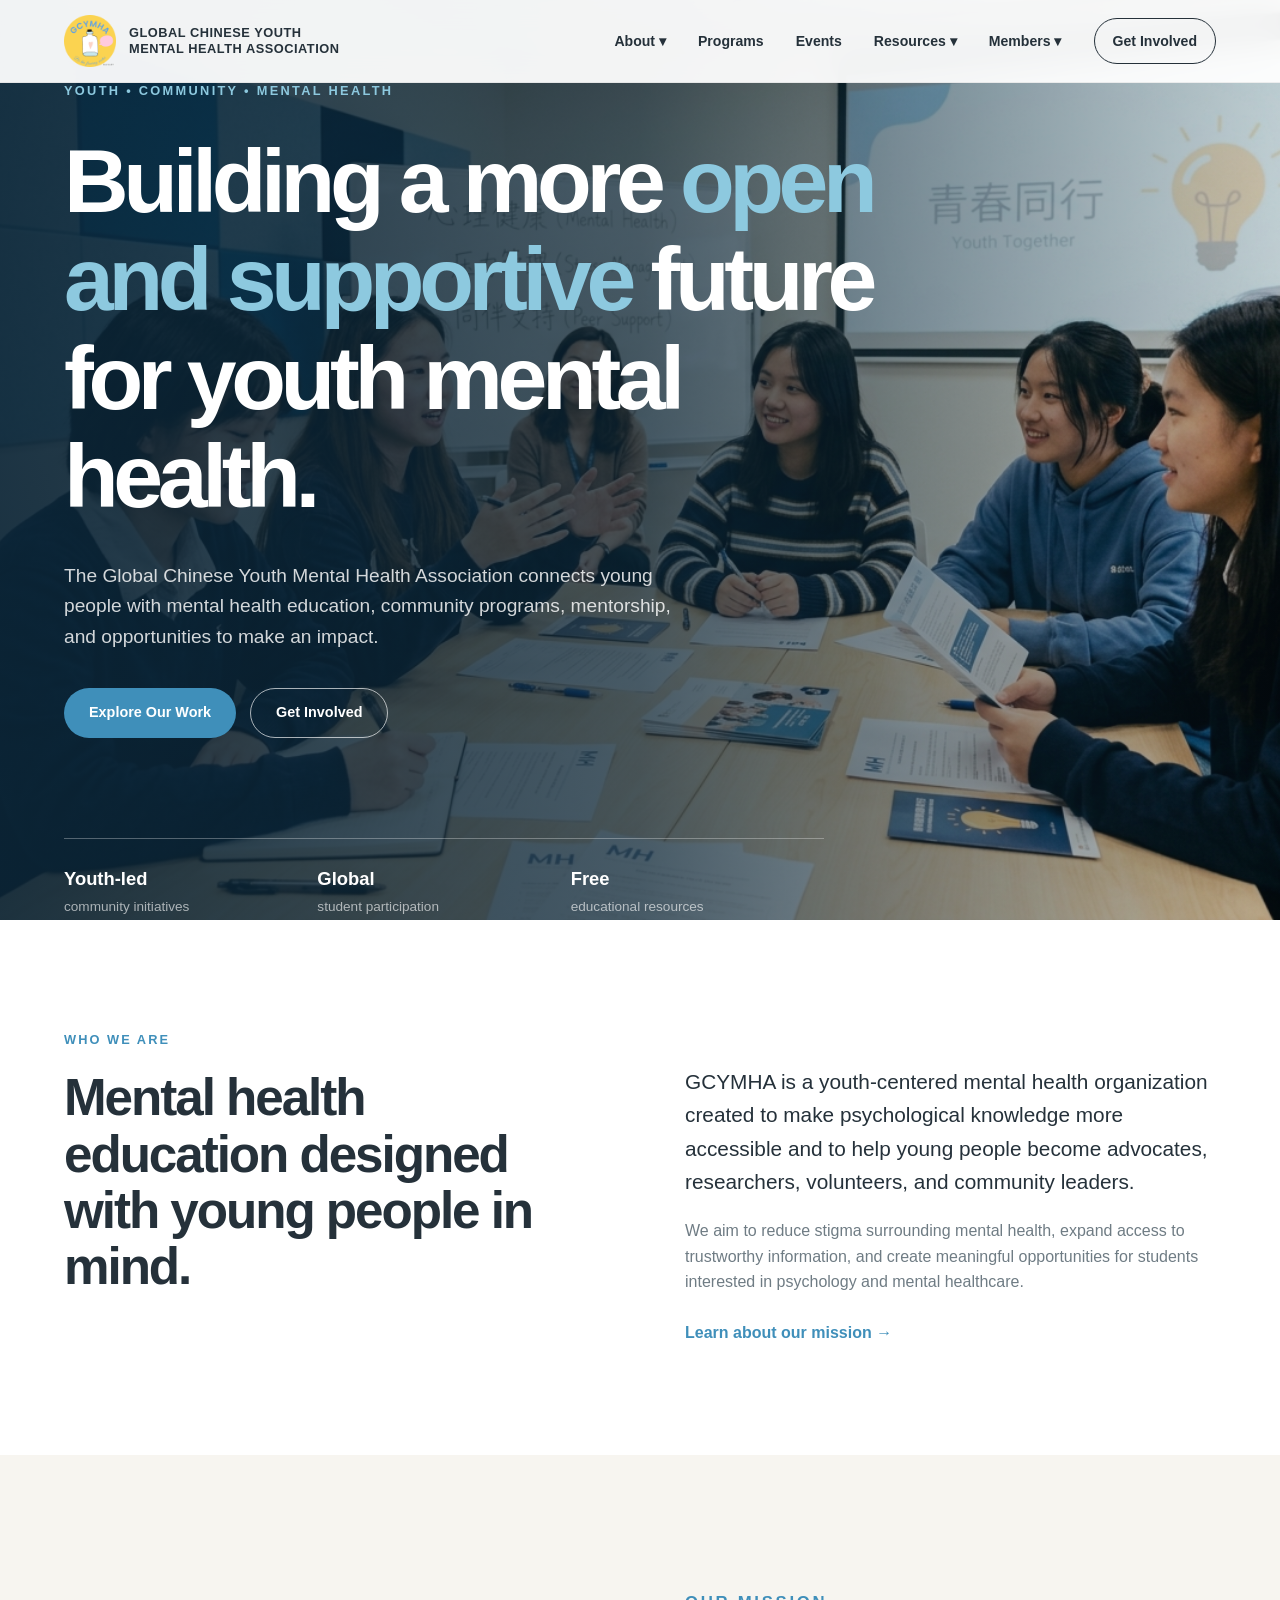
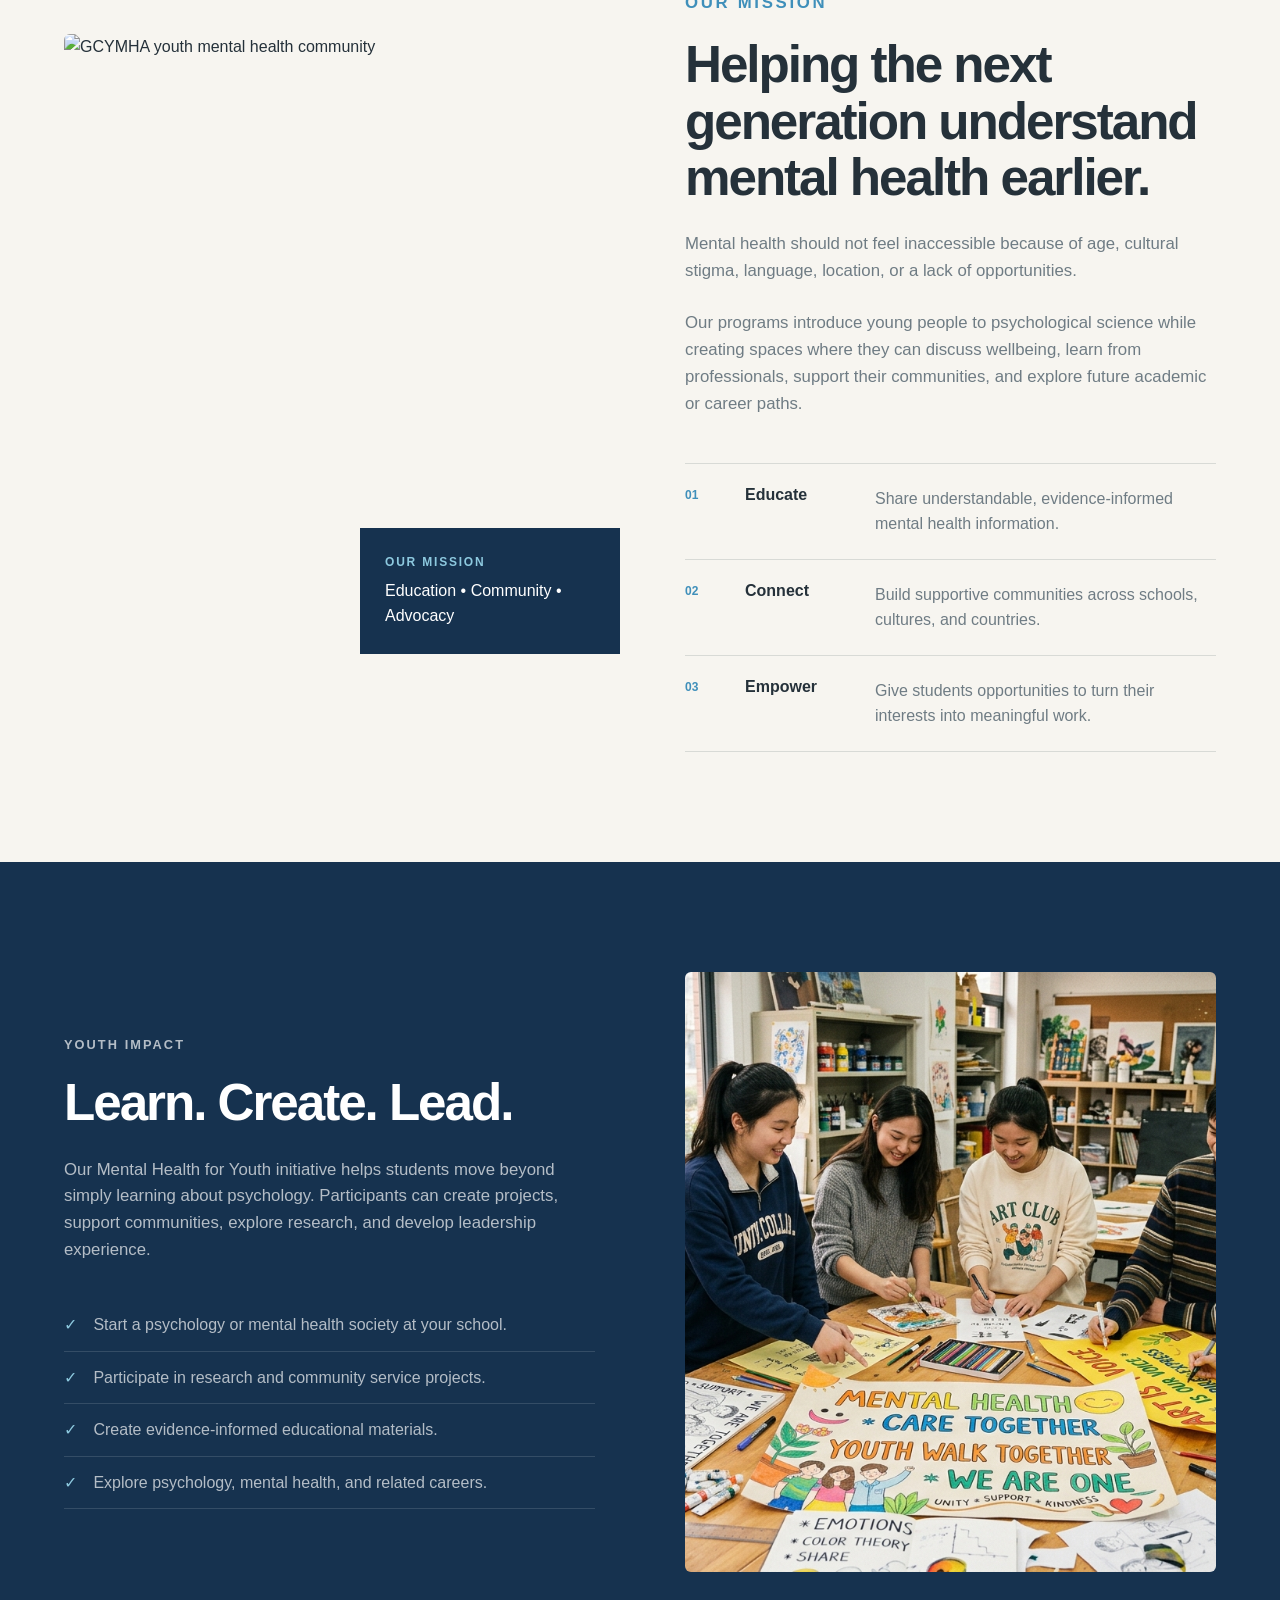
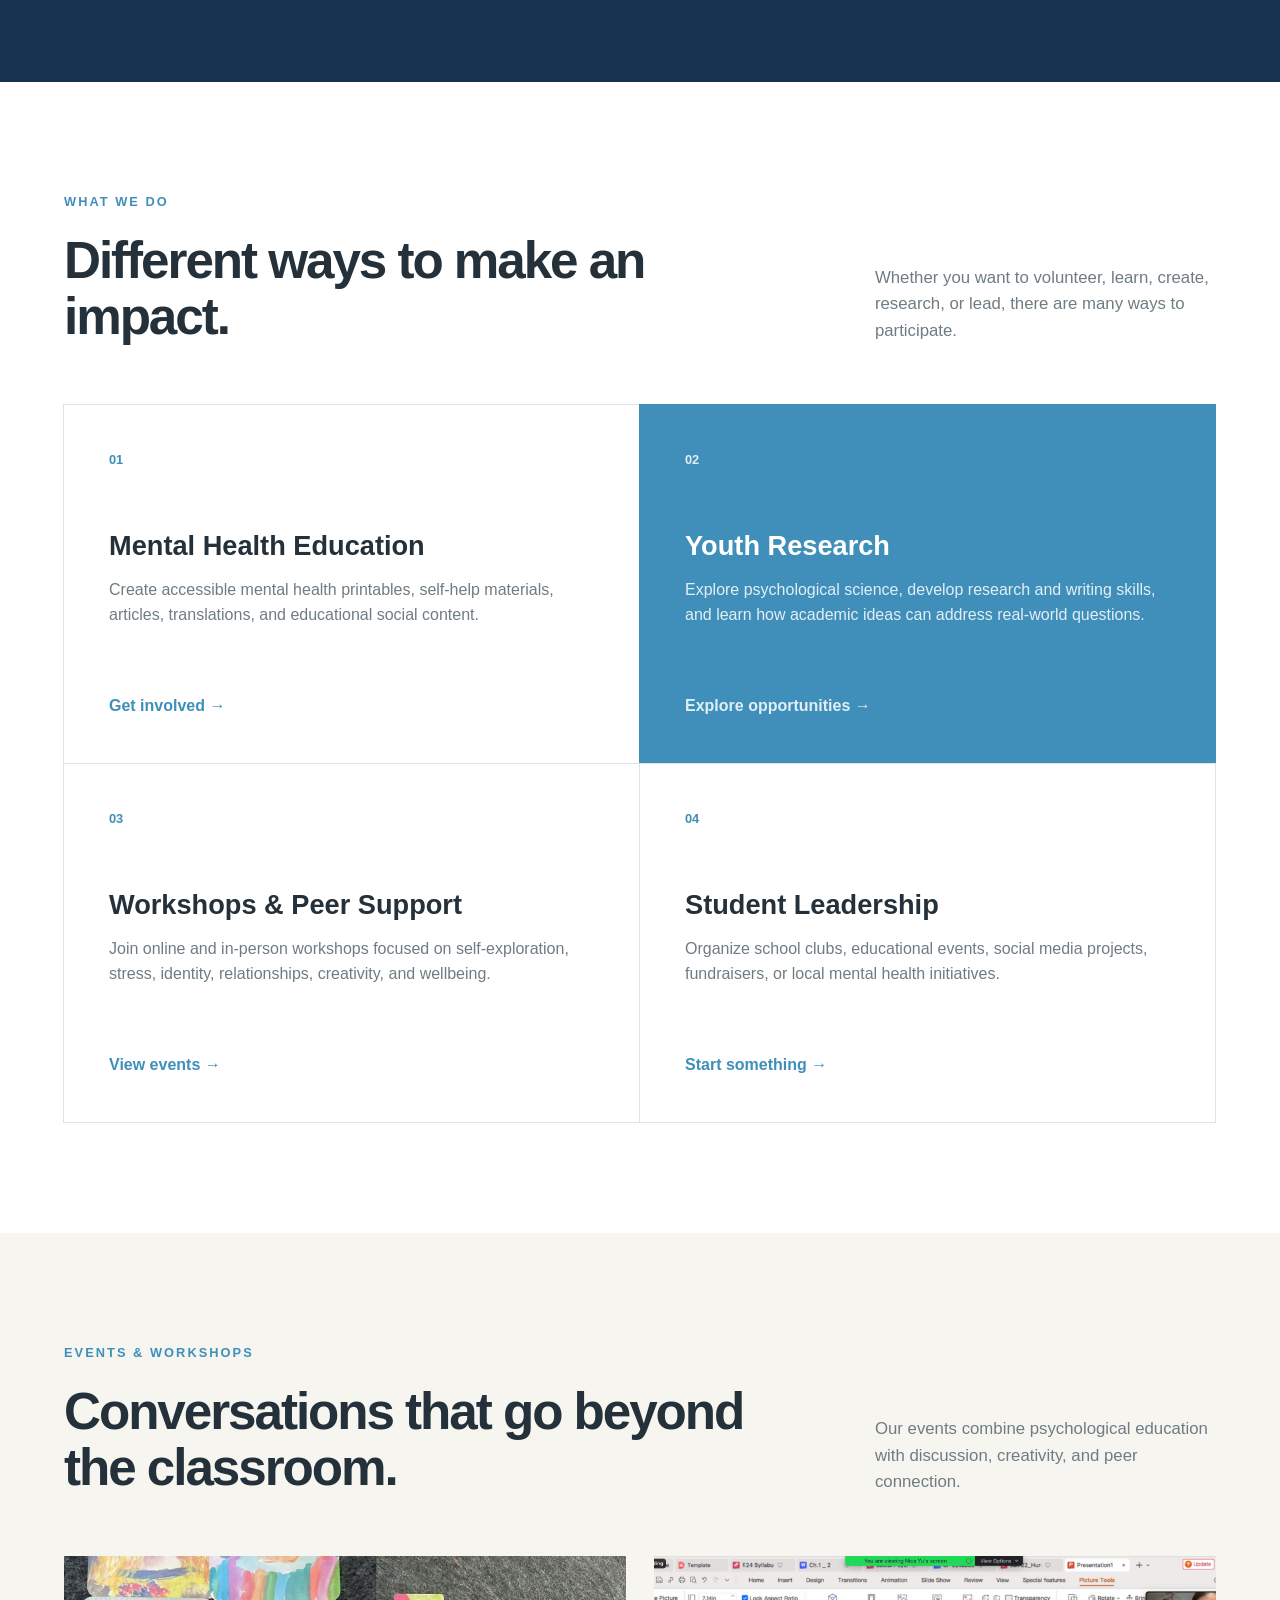
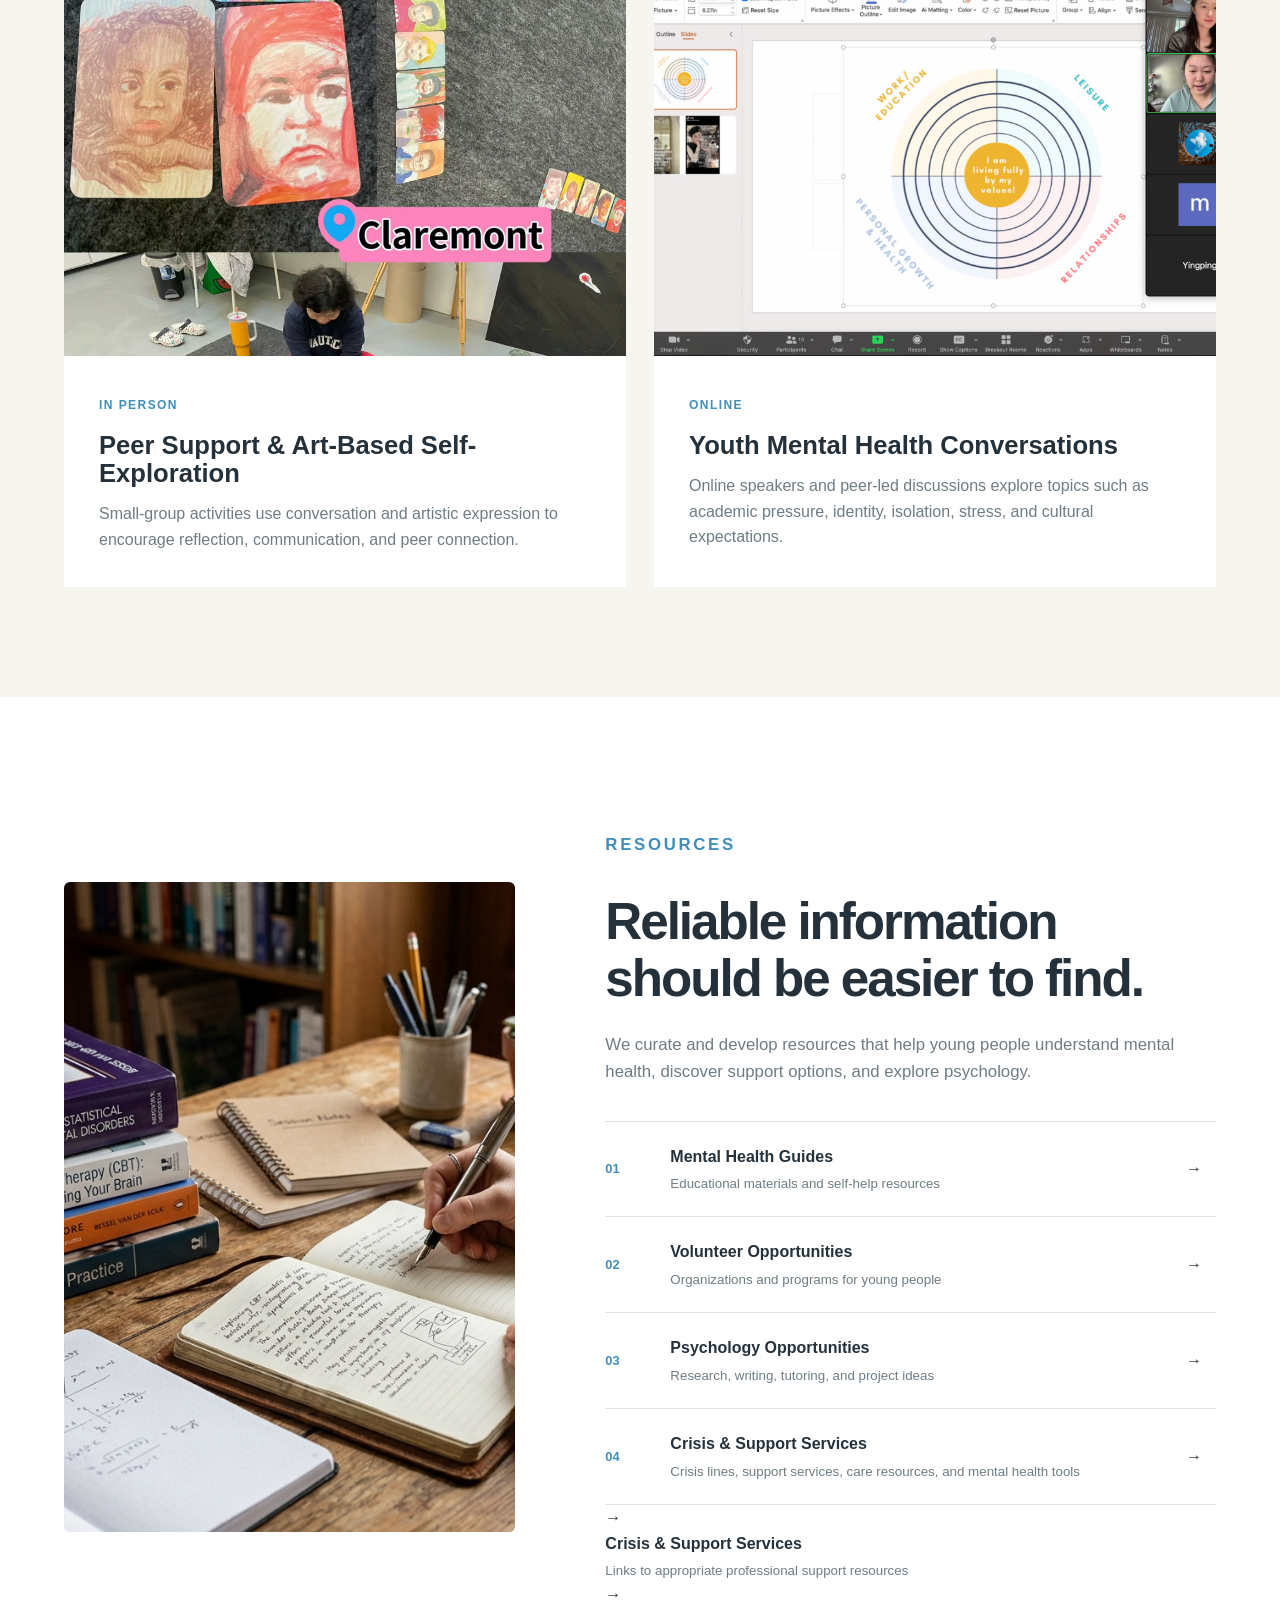
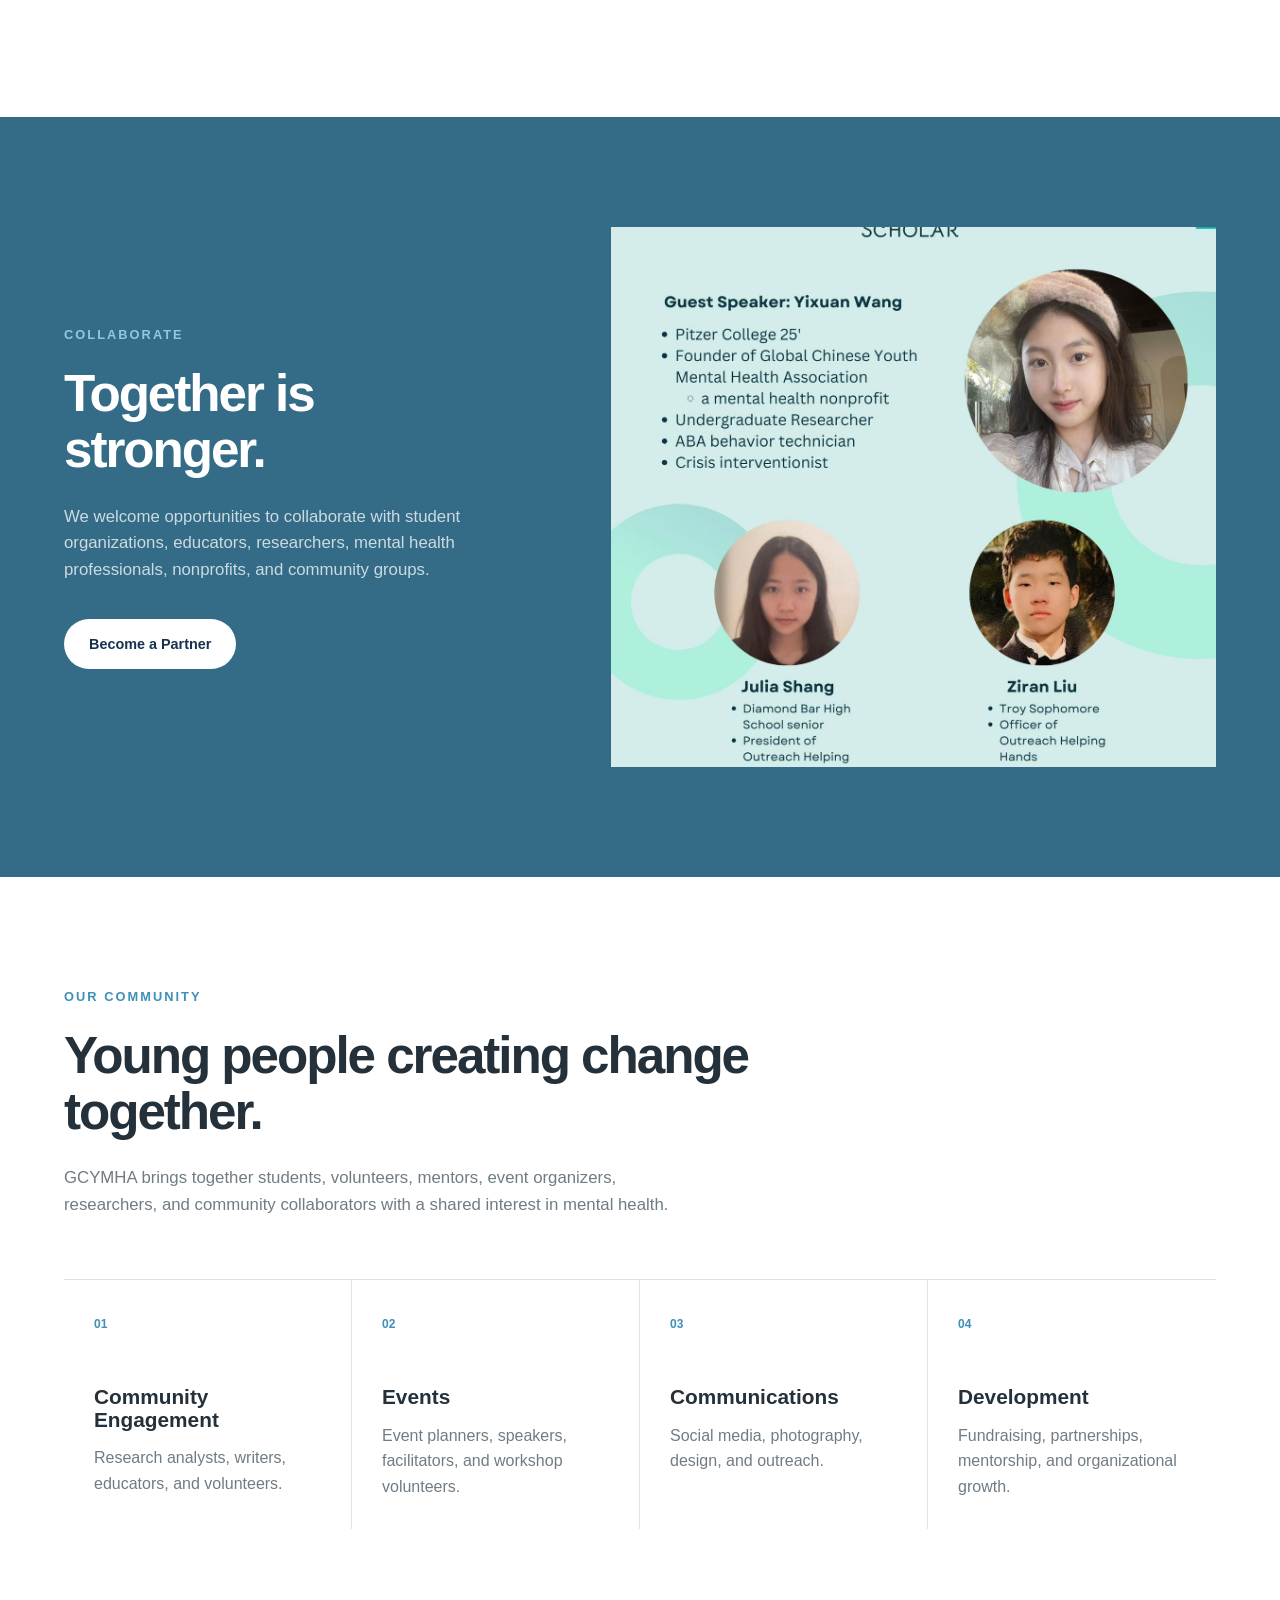
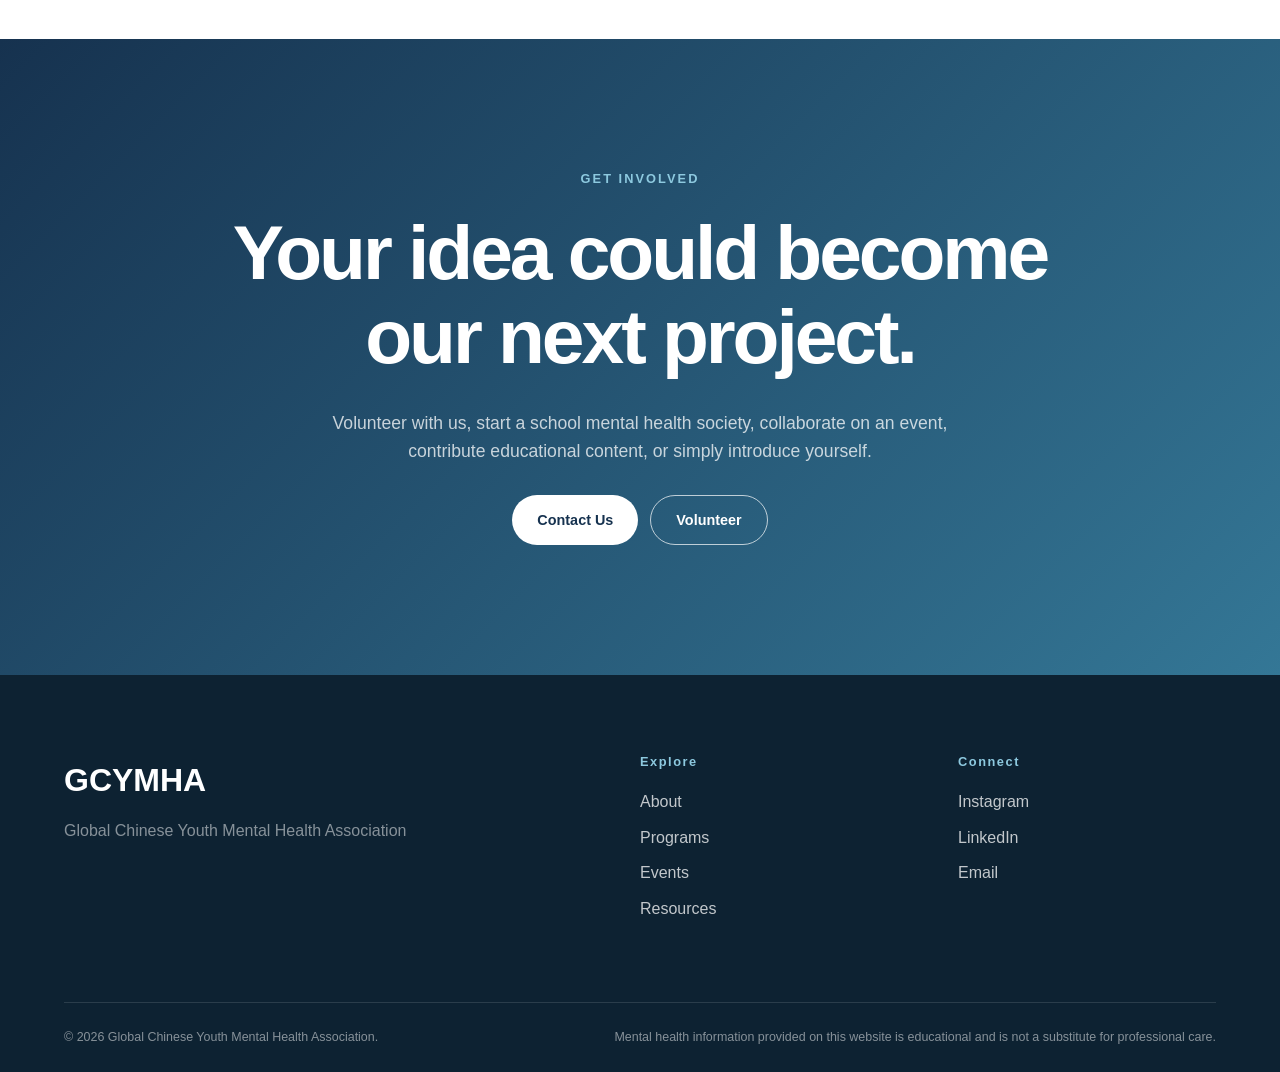
==== index.html @ 00c95f10 "Update index.html" ====
<!DOCTYPE html>
<html lang="en">
<head>
    <meta charset="UTF-8">

    <meta
        name="viewport"
        content="width=device-width, initial-scale=1.0"
    >

    <meta
        name="description"
        content="Global Chinese Youth Mental Health Association — youth-led mental health education, community engagement, mentorship, and resources."
    >

    <title>GCYMHA | Global Chinese Youth Mental Health Association</title>

    <link rel="stylesheet" href="styles.css">
</head>

<body>

    <!-- =========================
         NAVIGATION
    ========================== -->

    <header class="site-header">
        <nav class="navbar container">

<a href="#home" class="brand">

    <img
        src="assets/images/logo.jpg"
        alt="GCYMHA Logo"
        class="brand-logo"
    >

    <span class="brand-text">
        Global Chinese Youth
        <br>
        Mental Health Association
    </span>

</a>

            <button
                class="menu-button"
                id="menuButton"
                aria-label="Open navigation menu"
                aria-expanded="false"
            >
                ☰
            </button>

<div class="nav-links" id="navLinks">
    <div class="nav-dropdown">

    <button class="dropdown-button">
        About ▾
    </button>

    <div class="dropdown-menu">

        <a href="#about">
            Our Mission
        </a>

        <a href="founder-story.html">
            Founder's Story
        </a>

    </div>

</div>
    <a href="index.html#programs">Programs</a>
    <a href="index.html#events">Events</a>
    <div class="nav-dropdown">

    <button class="dropdown-button">
        Resources ▾
    </button>

    <div class="dropdown-menu">

<!-- RESOURCES DROPDOWN -->

<div class="nav-dropdown">

    <button class="dropdown-button">
        Resources ▾
    </button>

    <div class="dropdown-menu">

        <a href="index.html#resources">
            Resource Overview
        </a>

        <a href="volunteer-opportunities.html">
            Volunteer Opportunities
        </a>

        <a href="crisis-support.html">
            Crisis & Support Services
        </a>

    </div>

</div>

        <a href="crisis-support.html">
            Crisis & Support Services
        </a>

    </div>

</div>
<div class="nav-dropdown">

    <button class="dropdown-button">
        Members ▾
    </button>

    <div class="dropdown-menu">

        <a href="current-members.html">
            Current Members
        </a>

        <a href="past-members.html">
            Past Members & Alumni
        </a>

    </div>

</div>

    <a href="index.html#contact" class="nav-button">Get Involved</a>
</div>

        </nav>
    </header>


    <main>

        <!-- =========================
             HERO
        ========================== -->

        <section class="hero" id="home">

            <!--
            YOUR IMAGE #1 GOES HERE

            Replace:
            assets/images/hero.jpg

            Picture idea:
            A candid photo of young people talking,
            participating in a workshop, or working together.

            Avoid generic "sad person" mental-health stock photos.
            -->

            <img
                src="assets/images/hero.jpg"
                alt="Young people participating in a community mental health program"
                class="hero-background"
            >

            <div class="hero-overlay"></div>

            <div class="container hero-content">

                <p class="eyebrow">
                    YOUTH • COMMUNITY • MENTAL HEALTH
                </p>

                <h1>
                    Building a more
                    <span>open and supportive</span>
                    future for youth mental health.
                </h1>

                <p class="hero-description">
                    The Global Chinese Youth Mental Health Association
                    connects young people with mental health education,
                    community programs, mentorship, and opportunities
                    to make an impact.
                </p>

                <div class="hero-actions">
                    <a href="#programs" class="button button-primary">
                        Explore Our Work
                    </a>

                    <a href="#contact" class="button button-secondary">
                        Get Involved
                    </a>
                </div>

                <div class="hero-stats">
                    <div>
                        <strong>Youth-led</strong>
                        <span>community initiatives</span>
                    </div>

                    <div>
                        <strong>Global</strong>
                        <span>student participation</span>
                    </div>

                    <div>
                        <strong>Free</strong>
                        <span>educational resources</span>
                    </div>
                </div>

            </div>
        </section>


        <!-- =========================
             INTRODUCTION
        ========================== -->

        <section class="intro section">

            <div class="container intro-grid">

                <div>
                    <p class="section-label">WHO WE ARE</p>

                    <h2>
                        Mental health education designed
                        with young people in mind.
                    </h2>
                </div>

                <div>
                    <p class="large-paragraph">
                        GCYMHA is a youth-centered mental health
                        organization created to make psychological
                        knowledge more accessible and to help young
                        people become advocates, researchers,
                        volunteers, and community leaders.
                    </p>

                    <p>
                        We aim to reduce stigma surrounding mental
                        health, expand access to trustworthy
                        information, and create meaningful
                        opportunities for students interested in
                        psychology and mental healthcare.
                    </p>

                    <a href="#about" class="text-link">
                        Learn about our mission →
                    </a>
                </div>

            </div>

        </section>


        <!-- =========================
             ABOUT
        ========================== -->

        <section class="section soft-background" id="about">

            <div class="container split-section">

                <div class="image-panel">

                    <!--
                    YOUR IMAGE #2 GOES HERE

                    Replace:
                    assets/images/about.jpg

                    Picture idea:
                    Your real team at an event,
                    students sitting in a circle,
                    volunteers preparing materials,
                    or an authentic GCYMHA activity photo.
                    -->

                    <img
                        src="assets/images/about.jpg"
                        alt="GCYMHA youth mental health community"
                    >

                    <div class="image-caption">
                        <span>Our mission</span>
                        Education • Community • Advocacy
                    </div>

                </div>


                <div class="content-panel">

                    <p class="section-label">OUR MISSION</p>

                    <h2>
                        Helping the next generation understand
                        mental health earlier.
                    </h2>

                    <p>
                        Mental health should not feel inaccessible
                        because of age, cultural stigma, language,
                        location, or a lack of opportunities.
                    </p>

                    <p>
                        Our programs introduce young people to
                        psychological science while creating spaces
                        where they can discuss wellbeing, learn from
                        professionals, support their communities,
                        and explore future academic or career paths.
                    </p>

                    <div class="mini-values">

                        <div>
                            <span>01</span>
                            <h3>Educate</h3>
                            <p>
                                Share understandable,
                                evidence-informed mental health
                                information.
                            </p>
                        </div>

                        <div>
                            <span>02</span>
                            <h3>Connect</h3>
                            <p>
                                Build supportive communities across
                                schools, cultures, and countries.
                            </p>
                        </div>

                        <div>
                            <span>03</span>
                            <h3>Empower</h3>
                            <p>
                                Give students opportunities to turn
                                their interests into meaningful work.
                            </p>
                        </div>

                    </div>

                </div>

            </div>

        </section>


        <!-- =========================
             YOUTH IMPACT
        ========================== -->

        <section class="section impact-section">

            <div class="container impact-grid">

                <div class="impact-copy">

                    <p class="section-label light-label">
                        YOUTH IMPACT
                    </p>

                    <h2>
                        Learn. Create. Lead.
                    </h2>

                    <p>
                        Our Mental Health for Youth initiative helps
                        students move beyond simply learning about
                        psychology. Participants can create projects,
                        support communities, explore research, and
                        develop leadership experience.
                    </p>

                    <div class="check-list">

                        <p>
                            <span>✓</span>
                            Start a psychology or mental health
                            society at your school.
                        </p>

                        <p>
                            <span>✓</span>
                            Participate in research and community
                            service projects.
                        </p>

                        <p>
                            <span>✓</span>
                            Create evidence-informed educational
                            materials.
                        </p>

                        <p>
                            <span>✓</span>
                            Explore psychology, mental health, and
                            related careers.
                        </p>

                    </div>

                </div>


                <div class="impact-image">

                    <!--
                    YOUR IMAGE #3 GOES HERE

                    Replace:
                    assets/images/youth-impact.jpg

                    Picture idea:
                    Students collaborating around a table,
                    doing research, designing posters,
                    presenting a project, or volunteering.
                    -->

                    <img
                        src="assets/images/youth-impact.jpg"
                        alt="Students working together on a mental health project"
                    >

                </div>

            </div>

        </section>


        <!-- =========================
             PROGRAMS
        ========================== -->

        <section class="section" id="programs">

            <div class="container">

                <div class="section-heading">

                    <div>
                        <p class="section-label">WHAT WE DO</p>

                        <h2>
                            Different ways to make an impact.
                        </h2>
                    </div>

                    <p>
                        Whether you want to volunteer, learn,
                        create, research, or lead, there are many
                        ways to participate.
                    </p>

                </div>


                <div class="program-grid">

                    <article class="program-card">
                        <div class="card-number">01</div>

                        <h3>
                            Mental Health Education
                        </h3>

                        <p>
                            Create accessible mental health
                            printables, self-help materials,
                            articles, translations, and educational
                            social content.
                        </p>

                        <a href="#contact">
                            Get involved →
                        </a>
                    </article>


                    <article class="program-card featured-card">
                        <div class="card-number">02</div>

                        <h3>
                            Youth Research
                        </h3>

                        <p>
                            Explore psychological science, develop
                            research and writing skills, and learn
                            how academic ideas can address
                            real-world questions.
                        </p>

                        <a href="#contact">
                            Explore opportunities →
                        </a>
                    </article>


                    <article class="program-card">
                        <div class="card-number">03</div>

                        <h3>
                            Workshops & Peer Support
                        </h3>

                        <p>
                            Join online and in-person workshops
                            focused on self-exploration, stress,
                            identity, relationships, creativity,
                            and wellbeing.
                        </p>

                        <a href="#events">
                            View events →
                        </a>
                    </article>


                    <article class="program-card">
                        <div class="card-number">04</div>

                        <h3>
                            Student Leadership
                        </h3>

                        <p>
                            Organize school clubs, educational
                            events, social media projects,
                            fundraisers, or local mental health
                            initiatives.
                        </p>

                        <a href="#contact">
                            Start something →
                        </a>
                    </article>

                </div>

            </div>

        </section>


        <!-- =========================
             EVENTS
        ========================== -->

        <section class="section soft-background" id="events">

            <div class="container">

                <div class="section-heading">

                    <div>
                        <p class="section-label">
                            EVENTS & WORKSHOPS
                        </p>

                        <h2>
                            Conversations that go beyond the
                            classroom.
                        </h2>
                    </div>

                    <p>
                        Our events combine psychological education
                        with discussion, creativity, and peer
                        connection.
                    </p>

                </div>


                <div class="event-grid">

                    <article class="event-card">

                        <!--
                        YOUR IMAGE #4 GOES HERE

                        Replace:
                        assets/images/workshop.jpg

                        Picture idea:
                        Use one of your REAL Claremont art therapy /
                        OH Card workshop photos from your old site.
                        -->

                        <img
                            src="assets/images/workshop.jpg"
                            alt="GCYMHA art and peer support workshop"
                        >

                        <div class="event-content">
                            <span class="event-type">
                                IN PERSON
                            </span>

                            <h3>
                                Peer Support & Art-Based
                                Self-Exploration
                            </h3>

                            <p>
                                Small-group activities use
                                conversation and artistic expression
                                to encourage reflection,
                                communication, and peer connection.
                            </p>
                        </div>

                    </article>


                    <article class="event-card">

                        <!--
                        YOUR IMAGE #5 GOES HERE

                        Replace:
                        assets/images/online-event.jpg

                        Picture idea:
                        Use your Zoom workshop screenshot,
                        "rat race" event graphic,
                        homeschool panel graphic,
                        or another past webinar image.
                        -->

                        <img
                            src="assets/images/online-event.jpg"
                            alt="GCYMHA online youth mental health workshop"
                        >

                        <div class="event-content">
                            <span class="event-type">
                                ONLINE
                            </span>

                            <h3>
                                Youth Mental Health Conversations
                            </h3>

                            <p>
                                Online speakers and peer-led
                                discussions explore topics such as
                                academic pressure, identity,
                                isolation, stress, and cultural
                                expectations.
                            </p>
                        </div>

                    </article>

                </div>

            </div>

        </section>


        <!-- =========================
             RESOURCES
        ========================== -->

        <section class="section" id="resources">

            <div class="container resource-layout">

                <div class="resource-image">

                    <!--
                    YOUR IMAGE #6 GOES HERE

                    Replace:
                    assets/images/resources.jpg

                    Picture idea:
                    A calm desk with notebooks,
                    books on psychology,
                    hands writing in a journal,
                    or an original illustration about wellbeing.
                    -->

                    <img
                        src="assets/images/resources.jpg"
                        alt="Mental health education and self care resources"
                    >

                </div>


                <div>

                    <p class="section-label">RESOURCES</p>

                    <h2>
                        Reliable information should be easier
                        to find.
                    </h2>

                    <p>
                        We curate and develop resources that help
                        young people understand mental health,
                        discover support options, and explore
                        psychology.
                    </p>


                    <div class="resource-links">

                        <a href="#">
                            <span>01</span>

                            <div>
                                <strong>
                                    Mental Health Guides
                                </strong>

                                <small>
                                    Educational materials and
                                    self-help resources
                                </small>
                            </div>

                            <b>→</b>
                        </a>


                        <a href="volunteer-opportunities.html">

    <span>
        02
    </span>

    <div>

        <strong>
            Volunteer Opportunities
        </strong>

        <small>
            Organizations and programs for young people
        </small>

    </div>

    <b>
        →
    </b>

</a>

                        <a href="#">
                            <span>03</span>

                            <div>
                                <strong>
                                    Psychology Opportunities
                                </strong>

                                <small>
                                    Research, writing, tutoring,
                                    and project ideas
                                </small>
                            </div>

                            <b>→</b>
                        </a>


                        <a href="crisis-support.html">
    <span>04</span>

    <div>
        <strong>
            Crisis & Support Services
        </strong>

        <small>
            Crisis lines, support services,
            care resources, and mental health tools
        </small>
    </div>

    <b>→</b>
</a>

    <b>→</b>
</a>

                            <div>
                                <strong>
                                    Crisis & Support Services
                                </strong>

                                <small>
                                    Links to appropriate professional
                                    support resources
                                </small>
                            </div>

                            <b>→</b>
                        </a>

                    </div>

                </div>

            </div>

        </section>


        <!-- =========================
             COLLABORATION
        ========================== -->

        <section class="section collaboration-section">

            <div class="container collaboration-grid">

                <div>

                    <p class="section-label light-label">
                        COLLABORATE
                    </p>

                    <h2>
                        Together is stronger.
                    </h2>

                    <p>
                        We welcome opportunities to collaborate
                        with student organizations, educators,
                        researchers, mental health professionals,
                        nonprofits, and community groups.
                    </p>

                    <a
                        href="mailto:YOUR_EMAIL_HERE"
                        class="button button-white"
                    >
                        Become a Partner
                    </a>

                    <!--
                    IMPORTANT:
                    Replace YOUR_EMAIL_HERE above
                    with your organization's email.

                    Example:
                    href="mailto:hello@gcymha.org"
                    -->

                </div>


                <div class="collaboration-image">

                    <!--
                    YOUR IMAGE #7 GOES HERE

                    Replace:
                    assets/images/collaboration.jpg

                    Picture idea:
                    Group photo from a collaboration,
                    event team photo,
                    volunteers working together,
                    or partners at a workshop.
                    -->

                    <img
                        src="assets/images/collaboration.jpg"
                        alt="Students collaborating on mental health initiatives"
                    >

                </div>

            </div>

        </section>


        <!-- =========================
             TEAM
        ========================== -->

        <section class="section" id="team">

            <div class="container">

                <div class="team-intro">

                    <p class="section-label">OUR COMMUNITY</p>

                    <h2>
                        Young people creating change together.
                    </h2>

                    <p>
                        GCYMHA brings together students,
                        volunteers, mentors, event organizers,
                        researchers, and community collaborators
                        with a shared interest in mental health.
                    </p>

                </div>


                <div class="team-categories">

                    <div>
                        <span>01</span>
                        <h3>Community Engagement</h3>
                        <p>
                            Research analysts, writers,
                            educators, and volunteers.
                        </p>
                    </div>

                    <div>
                        <span>02</span>
                        <h3>Events</h3>
                        <p>
                            Event planners, speakers,
                            facilitators, and workshop volunteers.
                        </p>
                    </div>

                    <div>
                        <span>03</span>
                        <h3>Communications</h3>
                        <p>
                            Social media, photography,
                            design, and outreach.
                        </p>
                    </div>

                    <div>
                        <span>04</span>
                        <h3>Development</h3>
                        <p>
                            Fundraising, partnerships,
                            mentorship, and organizational growth.
                        </p>
                    </div>

                </div>

            </div>

        </section>


        <!-- =========================
             CONTACT / CTA
        ========================== -->

        <section class="contact-section" id="contact">

            <div class="container contact-content">

                <p class="section-label light-label">
                    GET INVOLVED
                </p>

                <h2>
                    Your idea could become our next project.
                </h2>

                <p>
                    Volunteer with us, start a school mental
                    health society, collaborate on an event,
                    contribute educational content, or simply
                    introduce yourself.
                </p>


                <div class="contact-buttons">

                    <!--
                    CHANGE EMAIL HERE
                    -->

                    <a
                        href="mailto:gcymha@gmail.com"
                        class="button button-white"
                    >
                        Contact Us
                    </a>


                    <!--
                    https://docs.google.com/forms/d/1Hjtb92suXi9U0dBXEjUnDdbpR354DesJE8Y3C-FxCmQ/edit?pli=1
                    -->

                    <a
                        href="https://YOUR-APPLICATION-LINK.com"
                        class="button button-outline-white"
                        target="_blank"
                        rel="noopener noreferrer"
                    >
                        Volunteer
                    </a>

                </div>

            </div>

        </section>


    </main>


    <!-- =========================
         FOOTER
    ========================== -->

    <footer class="footer">

        <div class="container footer-grid">

            <div>
                <a href="#home" class="footer-brand">
                    GCYMHA
                </a>

                <p>
                    Global Chinese Youth Mental Health Association
                </p>
            </div>


            <div>
                <h3>Explore</h3>

                <a href="#about">About</a>
                <a href="#programs">Programs</a>
                <a href="#events">Events</a>
                <a href="#resources">Resources</a>
            </div>


            <div>
                <h3>Connect</h3>

                <!--
                CHANGE THESE LINKS TO YOUR REAL ACCOUNTS
                -->

                <a
                    href="https://instagram.com/gcymha"
                    target="_blank"
                >
                    Instagram
                </a>

                <a
                    href="https://www.linkedin.com/"
                    target="_blank"
                >
                    LinkedIn
                </a>

                <a href="mailto:gcymha@gmail.com">
                    Email
                </a>
            </div>

        </div>


        <div class="container footer-bottom">
            <p>
                © <span id="year"></span>
                Global Chinese Youth Mental Health Association.
            </p>

            <p>
                Mental health information provided on this website
                is educational and is not a substitute for
                professional care.
            </p>
        </div>

    </footer>


    <script src="script.js"></script>

</body>
</html>
---- styles.css ----
/* =====================================
   BASIC SETTINGS
===================================== */

:root {
    --navy: #16324f;
    --blue: #3f8fba;
    --light-blue: #dceef5;
    --sky: #8dc9df;
    --cream: #f7f5f0;
    --white: #ffffff;
    --text: #25313a;
    --muted: #6f7c84;
    --line: #dde3e6;

    --max-width: 1180px;
}


* {
    box-sizing: border-box;
    margin: 0;
    padding: 0;
}


html {
    scroll-behavior: smooth;
}


body {
    font-family:
        -apple-system,
        BlinkMacSystemFont,
        "Segoe UI",
        Arial,
        sans-serif;

    color: var(--text);
    background: var(--white);
    line-height: 1.6;
}


img {
    display: block;
    width: 100%;
}


a {
    color: inherit;
    text-decoration: none;
}


.container {
    width: min(90%, var(--max-width));
    margin: 0 auto;
}


.section {
    padding: 110px 0;
}


.soft-background {
    background: var(--cream);
}


.section-label {
    color: var(--blue);
    font-size: 0.8rem;
    font-weight: 800;
    letter-spacing: 0.16em;
    margin-bottom: 20px;
}


.light-label {
    color: var(--sky);
}


h1,
h2,
h3 {
    line-height: 1.1;
}


h2 {
    font-size: clamp(2.2rem, 4vw, 4rem);
    letter-spacing: -0.04em;
}


p {
    color: var(--muted);
}


.button {
    display: inline-flex;
    justify-content: center;
    align-items: center;

    min-height: 50px;

    padding: 0 25px;

    border-radius: 999px;

    font-size: 0.9rem;
    font-weight: 700;

    transition:
        transform 0.2s ease,
        background 0.2s ease,
        color 0.2s ease;
}


.button:hover {
    transform: translateY(-2px);
}


.button-primary {
    color: white;
    background: var(--blue);
}


.button-secondary {
    color: white;
    border: 1px solid rgba(255, 255, 255, 0.65);
}


.button-white {
    color: var(--navy);
    background: white;
}


.button-outline-white {
    color: white;
    border: 1px solid rgba(255, 255, 255, 0.7);
}



/* =====================================
   NAVIGATION
===================================== */

.site-header {
    position: fixed;
    z-index: 1000;
    top: 0;
    width: 100%;

    background: rgba(255, 255, 255, 0.94);

    backdrop-filter: blur(14px);

    border-bottom: 1px solid rgba(0, 0, 0, 0.06);
}


.navbar {
    min-height: 82px;

    display: flex;
    align-items: center;
    justify-content: space-between;
}


.brand {
    display: flex;
    align-items: center;
    gap: 13px;

    font-weight: 800;
}


.brand-logo {
    width: 52px;
    height: 52px;
    object-fit: contain;
    flex-shrink: 0;
}


.brand-text {
    font-size: 0.8rem;
    line-height: 1.25;
    text-transform: uppercase;
    letter-spacing: 0.04em;
}


.nav-links {
    display: flex;
    align-items: center;
    gap: 32px;

    font-size: 0.88rem;
    font-weight: 600;
}


.nav-links a {
    transition: color 0.2s;
}


.nav-links a:hover {
    color: var(--blue);
}


.nav-button {
    padding: 11px 18px;

    border: 1px solid var(--text);
    border-radius: 999px;
}


.menu-button {
    display: none;

    border: 0;
    background: transparent;

    font-size: 1.7rem;
}



/* =====================================
   HERO
===================================== */

.hero {
    min-height: 920px;

    position: relative;

    display: flex;
    align-items: center;

    overflow: hidden;

    color: white;
}


.hero-background {
    position: absolute;
    inset: 0;

    width: 100%;
    height: 100%;

    object-fit: cover;
}


.hero-overlay {
    position: absolute;
    inset: 0;

    background:
        linear-gradient(
            90deg,
            rgba(11, 37, 55, 0.92) 0%,
            rgba(11, 37, 55, 0.74) 50%,
            rgba(11, 37, 55, 0.22) 100%
        );
}


.hero-content {
    position: relative;
    z-index: 2;

    padding-top: 80px;
}


.eyebrow {
    color: var(--sky);

    font-size: 0.8rem;
    font-weight: 800;

    letter-spacing: 0.18em;

    margin-bottom: 30px;
}


.hero h1 {
    max-width: 850px;

    font-size: clamp(3.4rem, 7vw, 7.2rem);

    letter-spacing: -0.06em;
}


.hero h1 span {
    color: var(--sky);
}


.hero-description {
    max-width: 640px;

    color: rgba(255, 255, 255, 0.82);

    font-size: 1.2rem;

    margin: 35px 0;
}


.hero-actions {
    display: flex;
    gap: 14px;
}


.hero-stats {
    margin-top: 100px;

    display: grid;
    grid-template-columns: repeat(3, 1fr);

    max-width: 760px;

    border-top: 1px solid rgba(255, 255, 255, 0.3);
}


.hero-stats div {
    padding: 25px 25px 0 0;
}


.hero-stats strong {
    display: block;

    font-size: 1.15rem;
}


.hero-stats span {
    color: rgba(255, 255, 255, 0.62);

    font-size: 0.85rem;
}



/* =====================================
   INTRO
===================================== */

.intro {
    background: white;
}


.intro-grid {
    display: grid;
    grid-template-columns: 1fr 1fr;

    gap: 90px;
}


.intro-grid h2 {
    max-width: 600px;
}


.intro-grid > div:last-child {
    padding-top: 35px;
}


.large-paragraph {
    font-size: 1.3rem;
    color: var(--text);

    margin-bottom: 20px;
}


.text-link {
    display: inline-block;

    color: var(--blue);
    font-weight: 700;

    margin-top: 25px;
}



/* =====================================
   ABOUT
===================================== */

.split-section {
    display: grid;
    grid-template-columns: 1fr 1fr;

    align-items: center;

    gap: 90px;
}


.image-panel {
    position: relative;
}


.image-panel img {
    height: 650px;

    object-fit: cover;

    border-radius: 6px;
}


.image-caption {
    position: absolute;

    right: -25px;
    bottom: 30px;

    width: 260px;

    padding: 25px;

    color: white;
    background: var(--navy);
}


.image-caption span {
    display: block;

    color: var(--sky);

    font-size: 0.75rem;
    font-weight: 700;

    letter-spacing: 0.15em;
    text-transform: uppercase;

    margin-bottom: 5px;
}


.content-panel > p {
    margin-top: 25px;
    font-size: 1.05rem;
}


.mini-values {
    margin-top: 45px;

    border-top: 1px solid #d8dad6;
}


.mini-values div {
    padding: 22px 0;

    display: grid;
    grid-template-columns: 50px 120px 1fr;

    gap: 10px;

    border-bottom: 1px solid #d8dad6;
}


.mini-values span {
    color: var(--blue);

    font-size: 0.75rem;
    font-weight: 800;
}


.mini-values h3 {
    font-size: 1rem;
}



/* =====================================
   IMPACT
===================================== */

.impact-section {
    color: white;
    background: var(--navy);
}


.impact-grid {
    display: grid;
    grid-template-columns: 1fr 1fr;

    align-items: center;

    gap: 90px;
}


.impact-copy p {
    color: rgba(255,255,255,0.68);
}


.impact-copy > p:not(.section-label) {
    margin-top: 25px;

    font-size: 1.05rem;
}


.check-list {
    margin-top: 35px;
}


.check-list p {
    padding: 13px 0;

    border-bottom: 1px solid rgba(255,255,255,0.13);
}


.check-list span {
    color: var(--sky);

    margin-right: 12px;
}


.impact-image img {
    height: 600px;

    object-fit: cover;

    border-radius: 6px;
}



/* =====================================
   SECTION HEADINGS
===================================== */

.section-heading {
    display: grid;
    grid-template-columns: 1.5fr 0.7fr;

    gap: 80px;

    align-items: end;

    margin-bottom: 60px;
}


.section-heading > p {
    font-size: 1.05rem;
}



/* =====================================
   PROGRAMS
===================================== */

.program-grid {
    display: grid;
    grid-template-columns: repeat(2, 1fr);
}


.program-card {
    position: relative;

    min-height: 360px;

    padding: 45px;

    border: 1px solid var(--line);

    margin: -1px 0 0 -1px;

    display: flex;
    flex-direction: column;
}


.card-number {
    color: var(--blue);

    font-size: 0.8rem;
    font-weight: 800;

    margin-bottom: 60px;
}


.program-card h3 {
    font-size: 1.7rem;

    margin-bottom: 16px;
}


.program-card p {
    max-width: 480px;

    margin-bottom: 25px;
}


.program-card a {
    margin-top: auto;

    color: var(--blue);
    font-weight: 700;
}


.featured-card {
    color: white;
    background: var(--blue);

    border-color: var(--blue);
}


.featured-card p,
.featured-card a,
.featured-card .card-number {
    color: rgba(255,255,255,0.85);
}



/* =====================================
   EVENTS
===================================== */

.event-grid {
    display: grid;
    grid-template-columns: repeat(2, 1fr);

    gap: 28px;
}


.event-card {
    background: white;
}


.event-card img {
    height: 400px;

    object-fit: cover;
}


.event-content {
    padding: 35px;
}


.event-type {
    color: var(--blue);

    font-size: 0.75rem;
    font-weight: 800;

    letter-spacing: 0.12em;
}


.event-content h3 {
    margin: 14px 0;

    font-size: 1.6rem;
}



/* =====================================
   RESOURCES
===================================== */

.resource-layout {
    display: grid;
    grid-template-columns: 0.85fr 1.15fr;

    gap: 90px;

    align-items: center;
}


.resource-image img {
    height: 650px;

    object-fit: cover;

    border-radius: 6px;
}


.resource-layout > div:last-child > p {
    margin: 25px 0 35px;

    font-size: 1.05rem;
}


.resource-links {
    border-top: 1px solid var(--line);
}


.resource-links a {
    padding: 22px 0;

    display: grid;

    grid-template-columns: 50px 1fr 30px;

    align-items: center;

    gap: 15px;

    border-bottom: 1px solid var(--line);
}


.resource-links a > span {
    color: var(--blue);

    font-size: 0.8rem;
    font-weight: 800;
}


.resource-links strong,
.resource-links small {
    display: block;
}


.resource-links small {
    color: var(--muted);

    margin-top: 4px;
}



/* =====================================
   COLLABORATION
===================================== */

.collaboration-section {
    color: white;
    background: #346c88;
}


.collaboration-grid {
    display: grid;
    grid-template-columns: 0.85fr 1.15fr;

    gap: 100px;

    align-items: center;
}


.collaboration-grid h2 {
    max-width: 450px;
}


.collaboration-grid p:not(.section-label) {
    max-width: 520px;

    margin: 25px 0 35px;

    color: rgba(255,255,255,0.75);

    font-size: 1.05rem;
}


.collaboration-image img {
    height: 540px;

    object-fit: cover;
}



/* =====================================
   TEAM
===================================== */

.team-intro {
    max-width: 780px;

    margin-bottom: 60px;
}


.team-intro > p:last-child {
    margin-top: 25px;

    max-width: 650px;

    font-size: 1.05rem;
}


.team-categories {
    display: grid;
    grid-template-columns: repeat(4, 1fr);

    border-top: 1px solid var(--line);
}


.team-categories div {
    padding: 30px;

    border-right: 1px solid var(--line);
}


.team-categories div:last-child {
    border-right: 0;
}


.team-categories span {
    color: var(--blue);

    font-size: 0.75rem;
    font-weight: 800;
}


.team-categories h3 {
    margin: 50px 0 14px;

    font-size: 1.3rem;
}



/* =====================================
   CONTACT
===================================== */

.contact-section {
    padding: 130px 0;

    text-align: center;

    color: white;

    background:
        linear-gradient(
            135deg,
            #16324f,
            #347796
        );
}


.contact-content {
    max-width: 850px;
}


.contact-content h2 {
    font-size: clamp(3rem, 6vw, 5.8rem);
}


.contact-content > p:not(.section-label) {
    max-width: 620px;

    margin: 30px auto;

    color: rgba(255,255,255,0.75);

    font-size: 1.1rem;
}


.contact-buttons {
    display: flex;
    justify-content: center;

    gap: 12px;
}



/* =====================================
   FOOTER
===================================== */

.footer {
    padding: 80px 0 25px;

    color: white;
    background: #0d2232;
}


.footer p {
    color: rgba(255,255,255,0.5);
}


.footer-grid {
    display: grid;
    grid-template-columns: 2fr 1fr 1fr;

    gap: 60px;
}


.footer-brand {
    display: block;

    margin-bottom: 12px;

    font-size: 2rem;
    font-weight: 900;
}


.footer-grid h3 {
    color: var(--sky);

    font-size: 0.8rem;

    letter-spacing: 0.12em;

    margin-bottom: 20px;
}


.footer-grid div:nth-child(2) a,
.footer-grid div:nth-child(3) a {
    display: block;

    margin-bottom: 10px;

    color: rgba(255,255,255,0.75);
}


.footer-bottom {
    display: flex;
    justify-content: space-between;

    gap: 30px;

    margin-top: 70px;

    padding-top: 25px;

    border-top: 1px solid rgba(255,255,255,0.12);

    font-size: 0.78rem;
}



/* =====================================
   TABLET
===================================== */

@media (max-width: 950px) {

    .section {
        padding: 80px 0;
    }


    .nav-links {
        display: none;

        position: absolute;

        top: 82px;
        left: 0;

        width: 100%;

        padding: 25px 5%;

        flex-direction: column;
        align-items: flex-start;

        background: white;

        border-bottom: 1px solid var(--line);
    }


    .nav-links.active {
        display: flex;
    }


    .menu-button {
        display: block;
    }


    .hero {
        min-height: 850px;
    }


    .intro-grid,
    .split-section,
    .impact-grid,
    .resource-layout,
    .collaboration-grid,
    .section-heading {
        grid-template-columns: 1fr;
        gap: 50px;
    }


    .program-grid {
        grid-template-columns: 1fr 1fr;
    }


    .team-categories {
        grid-template-columns: 1fr 1fr;
    }


    .image-caption {
        right: 15px;
    }


    .footer-grid {
        grid-template-columns: 1fr 1fr;
    }

}



/* =====================================
   MOBILE
===================================== */

@media (max-width: 650px) {

    .brand-text {
        font-size: 0.65rem;
    }


    .hero {
        min-height: 820px;
    }


    .hero-overlay {
        background:
            linear-gradient(
                rgba(11,37,55,0.82),
                rgba(11,37,55,0.9)
            );
    }


    .hero h1 {
        font-size: 3.3rem;
    }


    .hero-actions,
    .contact-buttons {
        flex-direction: column;
        align-items: stretch;
    }


    .hero-stats {
        grid-template-columns: 1fr;

        margin-top: 60px;
    }


    .hero-stats div {
        padding: 15px 0;

        border-bottom: 1px solid rgba(255,255,255,0.1);
    }


    .program-grid,
    .event-grid,
    .team-categories {
        grid-template-columns: 1fr;
    }


    .program-card {
        min-height: auto;
    }


    .card-number {
        margin-bottom: 35px;
    }


    .mini-values div {
        grid-template-columns: 35px 1fr;
    }


    .mini-values p {
        grid-column: 2;
    }


    .image-panel img,
    .impact-image img,
    .resource-image img,
    .collaboration-image img,
    .event-card img {
        height: 430px;
    }


    .footer-grid {
        grid-template-columns: 1fr;
    }


    .footer-bottom {
        flex-direction: column;
    }

}
/* =====================================
   NAVIGATION DROPDOWNS
===================================== */

.nav-dropdown {
    position: relative;
    display: flex;
    align-items: center;
}

.dropdown-button {
    border: 0;
    background: transparent;

    font: inherit;
    font-size: 0.88rem;
    font-weight: 600;

    cursor: pointer;
    color: var(--text);

    padding: 20px 0;
}

/* Dropdown box */

.dropdown-menu {
    display: none;

    position: absolute;
    top: 100%;
    left: 0;

    min-width: 220px;

    padding: 8px 0;

    background: white;

    border: 1px solid var(--line);
    border-radius: 8px;

    box-shadow: 0 12px 30px rgba(0, 0, 0, 0.12);

    z-index: 9999;
}

/* Dropdown links */

.dropdown-menu a {
    display: block;

    padding: 12px 18px;

    color: var(--text);

    white-space: nowrap;

    font-size: 0.88rem;
    font-weight: 600;
}

.dropdown-menu a:hover {
    color: var(--blue);
    background: var(--cream);
}

/* Show dropdown on hover */

.nav-dropdown:hover .dropdown-menu {
    display: block;
}

/* Also keep it open when clicked/focused */

.nav-dropdown:focus-within .dropdown-menu {
    display: block;
}
/* =====================================
   MEMBERS PAGES
===================================== */

.members-hero {
    padding: 180px 0 90px;
    background: var(--cream);
}

.members-hero h1 {
    font-size: clamp(3rem, 6vw, 5.5rem);
    letter-spacing: -0.05em;
    margin-bottom: 20px;
}

.members-hero p:last-child {
    max-width: 650px;
    font-size: 1.1rem;
}


/* =====================================
   CURRENT MEMBERS
===================================== */

.current-member-list {
    max-width: 900px;
    margin: 0 auto;
}

.current-member {
    display: grid;
    grid-template-columns: 90px 1fr;
    gap: 30px;

    align-items: start;

    padding: 40px 0;

    border-bottom: 1px solid var(--line);
}

.current-member:first-child {
    border-top: 1px solid var(--line);
}

.member-initials {
    width: 70px;
    height: 70px;

    display: flex;
    align-items: center;
    justify-content: center;

    border-radius: 50%;

    background: var(--light-blue);
    color: var(--navy);

    font-size: 1rem;
    font-weight: 800;
    letter-spacing: 0.05em;
}

.current-member-info h2 {
    margin-bottom: 7px;
    font-size: 1.6rem;
}

.member-role {
    margin-bottom: 12px;

    color: var(--blue);

    font-size: 0.85rem;
    font-weight: 700;

    text-transform: uppercase;
    letter-spacing: 0.06em;
}

.current-member-info > p:last-child {
    max-width: 600px;
}


/* =====================================
   PAST MEMBERS & ALUMNI
===================================== */

.member-group {
    margin-bottom: 100px;
}

.member-group:last-child {
    margin-bottom: 0;
}

.member-group-heading {
    display: grid;
    grid-template-columns: 1fr 2fr;
    gap: 40px;

    align-items: end;

    margin-bottom: 35px;
}

.member-group-heading h2 {
    font-size: clamp(2rem, 4vw, 3.5rem);
}

.past-member-list {
    border-top: 1px solid var(--line);
}

.past-member {
    display: grid;
    grid-template-columns: 0.8fr 1.2fr;

    gap: 50px;

    padding: 32px 0;

    border-bottom: 1px solid var(--line);
}

.past-member-header h3 {
    font-size: 1.4rem;
    margin-bottom: 6px;
}

.member-bio {
    max-width: 700px;

    font-size: 1rem;
    line-height: 1.75;
}


/* =====================================
   MEMBERS MOBILE
===================================== */

@media (max-width: 700px) {

    .current-member {
        grid-template-columns: 60px 1fr;
        gap: 20px;
    }

    .member-initials {
        width: 52px;
        height: 52px;

        font-size: 0.8rem;
    }

    .member-group-heading,
    .past-member {
        grid-template-columns: 1fr;
        gap: 15px;
    }

}
/* =====================================
   FOUNDER'S STORY
===================================== */

.story-hero {
    padding: 200px 0 110px;

    background:
        linear-gradient(
            135deg,
            #f7f5f0 0%,
            #eef5f7 100%
        );
}


.story-hero-inner {
    display: grid;
    grid-template-columns: 1.4fr 0.6fr;

    gap: 80px;

    align-items: end;
}


.story-hero .section-label {
    grid-column: 1 / -1;
}


.story-hero h1 {
    max-width: 850px;

    font-size: clamp(4rem, 8vw, 7.5rem);

    letter-spacing: -0.065em;
    line-height: 0.95;
}


.story-hero h1 span {
    color: var(--blue);
}


.story-intro {
    max-width: 440px;

    padding-bottom: 10px;
}


.story-date {
    margin-bottom: 20px;

    color: var(--text);

    font-size: 0.8rem;
    font-weight: 800;

    letter-spacing: 0.08em;
    text-transform: uppercase;
}


.story-intro p:last-child {
    font-size: 1.05rem;
    line-height: 1.75;
}



/* =====================================
   STORY BODY
===================================== */

.story-section {
    padding: 120px 0;
}


.story-layout {
    display: grid;

    grid-template-columns: 250px minmax(0, 760px);

    justify-content: center;

    gap: 100px;

    align-items: start;
}


.story-sidebar {
    position: sticky;

    top: 130px;

    padding-top: 10px;

    border-top: 2px solid var(--blue);
}


.story-sidebar-label {
    margin: 18px 0 15px;

    color: var(--blue);

    font-size: 0.72rem;
    font-weight: 800;

    letter-spacing: 0.15em;
}


.story-sidebar p:last-child {
    font-size: 0.9rem;
    line-height: 1.7;
}


.story-article {
    min-width: 0;
}


.story-article > p {
    margin-bottom: 28px;

    color: #4f5b63;

    font-size: 1.08rem;
    line-height: 1.9;
}


.story-article .story-lead {
    margin-bottom: 50px;

    color: var(--text);

    font-size: 1.45rem;
    line-height: 1.75;
}


.story-article h2 {
    margin: 85px 0 30px;

    color: var(--navy);

    font-size: clamp(2rem, 4vw, 3.3rem);

    letter-spacing: -0.04em;
}



/* =====================================
   STORY QUOTES
===================================== */

.story-quote {
    margin: 65px 0;

    padding: 10px 0 10px 35px;

    border-left: 4px solid var(--navy);
}


.story-quote p {
    color: var(--navy);

    font-size: clamp(1.5rem, 3vw, 2.25rem);

    font-weight: 600;

    line-height: 1.45;

    letter-spacing: -0.025em;
}


.story-quote-blue {
    border-left-color: var(--blue);
}


.story-quote-blue p {
    color: var(--blue);
}



/* =====================================
   STORY MISSION
===================================== */

.story-mission {
    margin: 85px 0;

    padding: 55px;

    background: var(--cream);

    border-radius: 6px;
}


.story-mission h2 {
    margin: 0 0 30px;

    font-size: clamp(2rem, 4vw, 3.2rem);
}


.story-mission > p:not(.section-label) {
    margin-bottom: 22px;

    font-size: 1.08rem;
    line-height: 1.8;
}


.story-ending {
    margin-top: 70px;

    padding-top: 45px;

    border-top: 1px solid var(--line);
}


.story-ending p {
    margin-bottom: 25px;

    color: var(--text);

    font-size: 1.25rem;
    line-height: 1.8;
}



/* =====================================
   STORY END CTA
===================================== */

.story-next {
    padding: 110px 0;

    color: white;

    background: var(--navy);
}


.story-next-inner {
    display: grid;

    grid-template-columns: 1.2fr 0.8fr;

    gap: 100px;

    align-items: center;
}


.story-next h2 {
    max-width: 650px;
}


.story-next p:not(.section-label) {
    margin-bottom: 30px;

    color: rgba(255,255,255,0.72);

    font-size: 1.05rem;
    line-height: 1.75;
}



/* =====================================
   STORY RESPONSIVE
===================================== */

@media (max-width: 900px) {

    .story-hero-inner {
        grid-template-columns: 1fr;

        gap: 40px;
    }


    .story-layout {
        grid-template-columns: 1fr;

        gap: 55px;
    }


    .story-sidebar {
        position: static;

        max-width: 600px;
    }


    .story-next-inner {
        grid-template-columns: 1fr;

        gap: 50px;
    }

}


@media (max-width: 600px) {

    .story-hero {
        padding: 150px 0 75px;
    }


    .story-hero h1 {
        font-size: 3.8rem;
    }


    .story-section {
        padding: 75px 0;
    }


    .story-article .story-lead {
        font-size: 1.25rem;
    }


    .story-article > p {
        font-size: 1rem;
    }


    .story-quote {
        margin: 50px 0;

        padding-left: 22px;
    }


    .story-mission {
        padding: 35px 25px;
    }

}
/* =====================================
   CRISIS & SUPPORT PAGE
===================================== */

.support-hero {
    padding: 190px 0 100px;

    background:
        linear-gradient(
            135deg,
            #f7f5f0,
            #e8f3f7
        );
}

.support-hero h1 {
    max-width: 900px;

    font-size: clamp(3.5rem, 7vw, 6.5rem);
    letter-spacing: -0.055em;

    margin-bottom: 30px;
}

.support-hero > .container > p:last-child {
    max-width: 700px;

    font-size: 1.15rem;
    line-height: 1.8;
}


/* Emergency */

.emergency-banner {
    padding: 55px 0;

    background: var(--navy);
    color: white;
}

.emergency-inner {
    display: flex;

    justify-content: space-between;
    align-items: center;

    gap: 50px;
}

.emergency-inner span {
    color: var(--sky);

    font-size: 0.75rem;
    font-weight: 800;

    letter-spacing: 0.14em;
}

.emergency-inner h2 {
    max-width: 760px;

    margin-top: 10px;

    font-size: clamp(1.7rem, 3vw, 2.8rem);
}


/* Headings */

.support-heading {
    max-width: 800px;

    margin-bottom: 60px;
}

.support-heading > p:last-child {
    margin-top: 25px;

    max-width: 700px;

    font-size: 1.05rem;
}


/* Crisis resources */

.support-resource-list {
    border-top: 1px solid var(--line);
}

.support-resource {
    display: grid;

    grid-template-columns: 60px 1fr 230px;

    gap: 35px;

    padding: 35px 0;

    align-items: start;

    border-bottom: 1px solid var(--line);
}

.support-number {
    color: var(--blue);

    font-size: 0.8rem;
    font-weight: 800;
}

.support-resource h3 {
    margin-bottom: 10px;

    font-size: 1.4rem;
}

.support-resource p {
    max-width: 580px;
}

.support-actions {
    display: flex;
    flex-direction: column;

    align-items: flex-start;

    gap: 8px;
}

.support-actions a {
    color: var(--blue);

    font-size: 0.9rem;
    font-weight: 700;
}

.support-actions a:hover {
    text-decoration: underline;
}


/* Professional care */

.support-two-column {
    display: grid;

    grid-template-columns: 0.8fr 1.2fr;

    gap: 90px;
}

.support-two-column > div:last-child p {
    margin-bottom: 20px;

    font-size: 1.05rem;
    line-height: 1.8;
}

.support-note {
    margin-top: 35px;

    padding: 25px;

    border-left: 3px solid var(--blue);

    background: white;
}


/* Apps */

.app-grid {
    display: grid;

    grid-template-columns:
        repeat(3, minmax(0, 1fr));

    border-top: 1px solid var(--line);
    border-left: 1px solid var(--line);
}

.app-grid div {
    padding: 24px;

    border-right: 1px solid var(--line);
    border-bottom: 1px solid var(--line);

    font-weight: 700;
}

.app-disclaimer {
    max-width: 800px;

    margin-top: 30px;

    font-size: 0.9rem;
    line-height: 1.7;
}


/* Final disclaimer */

.support-disclaimer {
    padding: 90px 0;

    background: var(--cream);
}

.support-disclaimer .container {
    max-width: 850px;
}

.support-disclaimer h2 {
    margin-bottom: 25px;
}

.support-disclaimer p {
    margin-bottom: 18px;

    line-height: 1.8;
}


/* Responsive */

@media (max-width: 850px) {

    .support-resource {
        grid-template-columns: 45px 1fr;
    }

    .support-actions {
        grid-column: 2;
    }

    .support-two-column {
        grid-template-columns: 1fr;

        gap: 40px;
    }

    .app-grid {
        grid-template-columns: 1fr 1fr;
    }

}


@media (max-width: 600px) {

    .support-hero {
        padding: 150px 0 75px;
    }

    .emergency-inner {
        flex-direction: column;
        align-items: flex-start;
    }

    .support-resource {
        grid-template-columns: 1fr;

        gap: 15px;
    }

    .support-actions {
        grid-column: 1;
    }

    .app-grid {
        grid-template-columns: 1fr;
    }

}

/* =====================================
   VOLUNTEER OPPORTUNITIES
===================================== */

.opportunities-hero {
    padding: 190px 0 110px;

    background:
        linear-gradient(
            135deg,
            #f7f5f0 0%,
            #edf5f7 100%
        );
}


.opportunities-hero h1 {
    max-width: 900px;

    margin-bottom: 35px;

    font-size: clamp(4rem, 8vw, 7rem);

    line-height: 0.95;

    letter-spacing: -0.06em;
}


.opportunities-intro {
    max-width: 760px;

    margin-bottom: 20px;

    color: var(--text);

    font-size: 1.35rem;

    line-height: 1.7;
}


.opportunities-subtext {
    max-width: 700px;

    font-size: 1rem;

    line-height: 1.7;
}



/* GCYMHA FEATURE */

.gcymha-opportunity {
    padding: 100px 0;

    color: white;

    background: var(--navy);
}


.opportunity-feature {
    display: grid;

    grid-template-columns: 0.8fr 1.2fr;

    gap: 100px;

    align-items: start;
}


.opportunity-feature h2 {
    font-size: clamp(2.8rem, 5vw, 5rem);

    color: white;

    letter-spacing: -0.05em;
}


.opportunity-feature-lead {
    max-width: 700px;

    margin-bottom: 40px;

    color: rgba(255,255,255,0.8);

    font-size: 1.25rem;

    line-height: 1.75;
}


.opportunity-details {
    display: grid;

    grid-template-columns: 1fr 1fr;

    gap: 30px;

    margin-bottom: 45px;
}


.opportunity-details > div {
    padding-top: 20px;

    border-top: 1px solid rgba(255,255,255,0.25);
}


.opportunity-details span {
    display: block;

    margin-bottom: 12px;

    color: var(--sky);

    font-size: 0.7rem;

    font-weight: 800;

    letter-spacing: 0.12em;
}


.opportunity-details p {
    color: rgba(255,255,255,0.75);

    line-height: 1.65;
}



/* EXTERNAL OPPORTUNITIES */

.opportunities-heading {
    max-width: 800px;

    margin-bottom: 70px;
}


.opportunities-heading h2 {
    margin-bottom: 20px;
}


.opportunities-heading > p:last-child {
    max-width: 650px;

    font-size: 1.05rem;

    line-height: 1.7;
}


.opportunity-list {
    border-top: 1px solid var(--line);
}


.opportunity-card {
    display: grid;

    grid-template-columns:
        60px minmax(0, 1.3fr) minmax(250px, 0.7fr);

    gap: 40px;

    padding: 45px 0;

    border-bottom: 1px solid var(--line);
}


.opportunity-number {
    padding-top: 6px;

    color: var(--blue);

    font-size: 0.8rem;

    font-weight: 800;
}


.opportunity-main h3 {
    margin-bottom: 15px;

    color: var(--navy);

    font-size: 1.65rem;
}


.opportunity-main > p {
    max-width: 600px;

    line-height: 1.7;
}


.opportunity-tags {
    display: flex;

    flex-wrap: wrap;

    gap: 8px;

    margin-top: 22px;
}


.opportunity-tags span {
    padding: 7px 11px;

    color: var(--blue);

    background: var(--cream);

    border-radius: 100px;

    font-size: 0.72rem;

    font-weight: 700;
}


.opportunity-requirements {
    padding-left: 30px;

    border-left: 1px solid var(--line);
}


.opportunity-label {
    display: block;

    margin-bottom: 12px;

    color: var(--muted);

    font-size: 0.68rem;

    font-weight: 800;

    letter-spacing: 0.12em;
}


.opportunity-requirements p {
    margin-bottom: 22px;

    font-size: 0.9rem;

    line-height: 1.65;
}


.opportunity-requirements a {
    color: var(--blue);

    font-size: 0.9rem;

    font-weight: 700;
}


.opportunity-requirements a:hover {
    text-decoration: underline;
}



/* DISCLAIMER */

.opportunity-disclaimer {
    padding: 100px 0;

    background: var(--cream);
}


.opportunity-disclaimer-inner {
    display: grid;

    grid-template-columns: 0.8fr 1.2fr;

    gap: 100px;
}


.opportunity-disclaimer-inner h2 {
    max-width: 500px;
}


.opportunity-disclaimer-inner > div:last-child p {
    margin-bottom: 20px;

    line-height: 1.8;
}



/* RESPONSIVE */

@media (max-width: 900px) {

    .opportunity-feature,
    .opportunity-disclaimer-inner {
        grid-template-columns: 1fr;

        gap: 50px;
    }


    .opportunity-card {
        grid-template-columns: 45px 1fr;
    }


    .opportunity-requirements {
        grid-column: 2;

        padding-left: 0;

        border-left: 0;
    }

}


@media (max-width: 600px) {

    .opportunities-hero {
        padding: 150px 0 75px;
    }


    .opportunities-hero h1 {
        font-size: 3.7rem;
    }


    .opportunity-details {
        grid-template-columns: 1fr;
    }


    .opportunity-card {
        grid-template-columns: 1fr;

        gap: 15px;
    }


    .opportunity-requirements {
        grid-column: 1;
    }

}
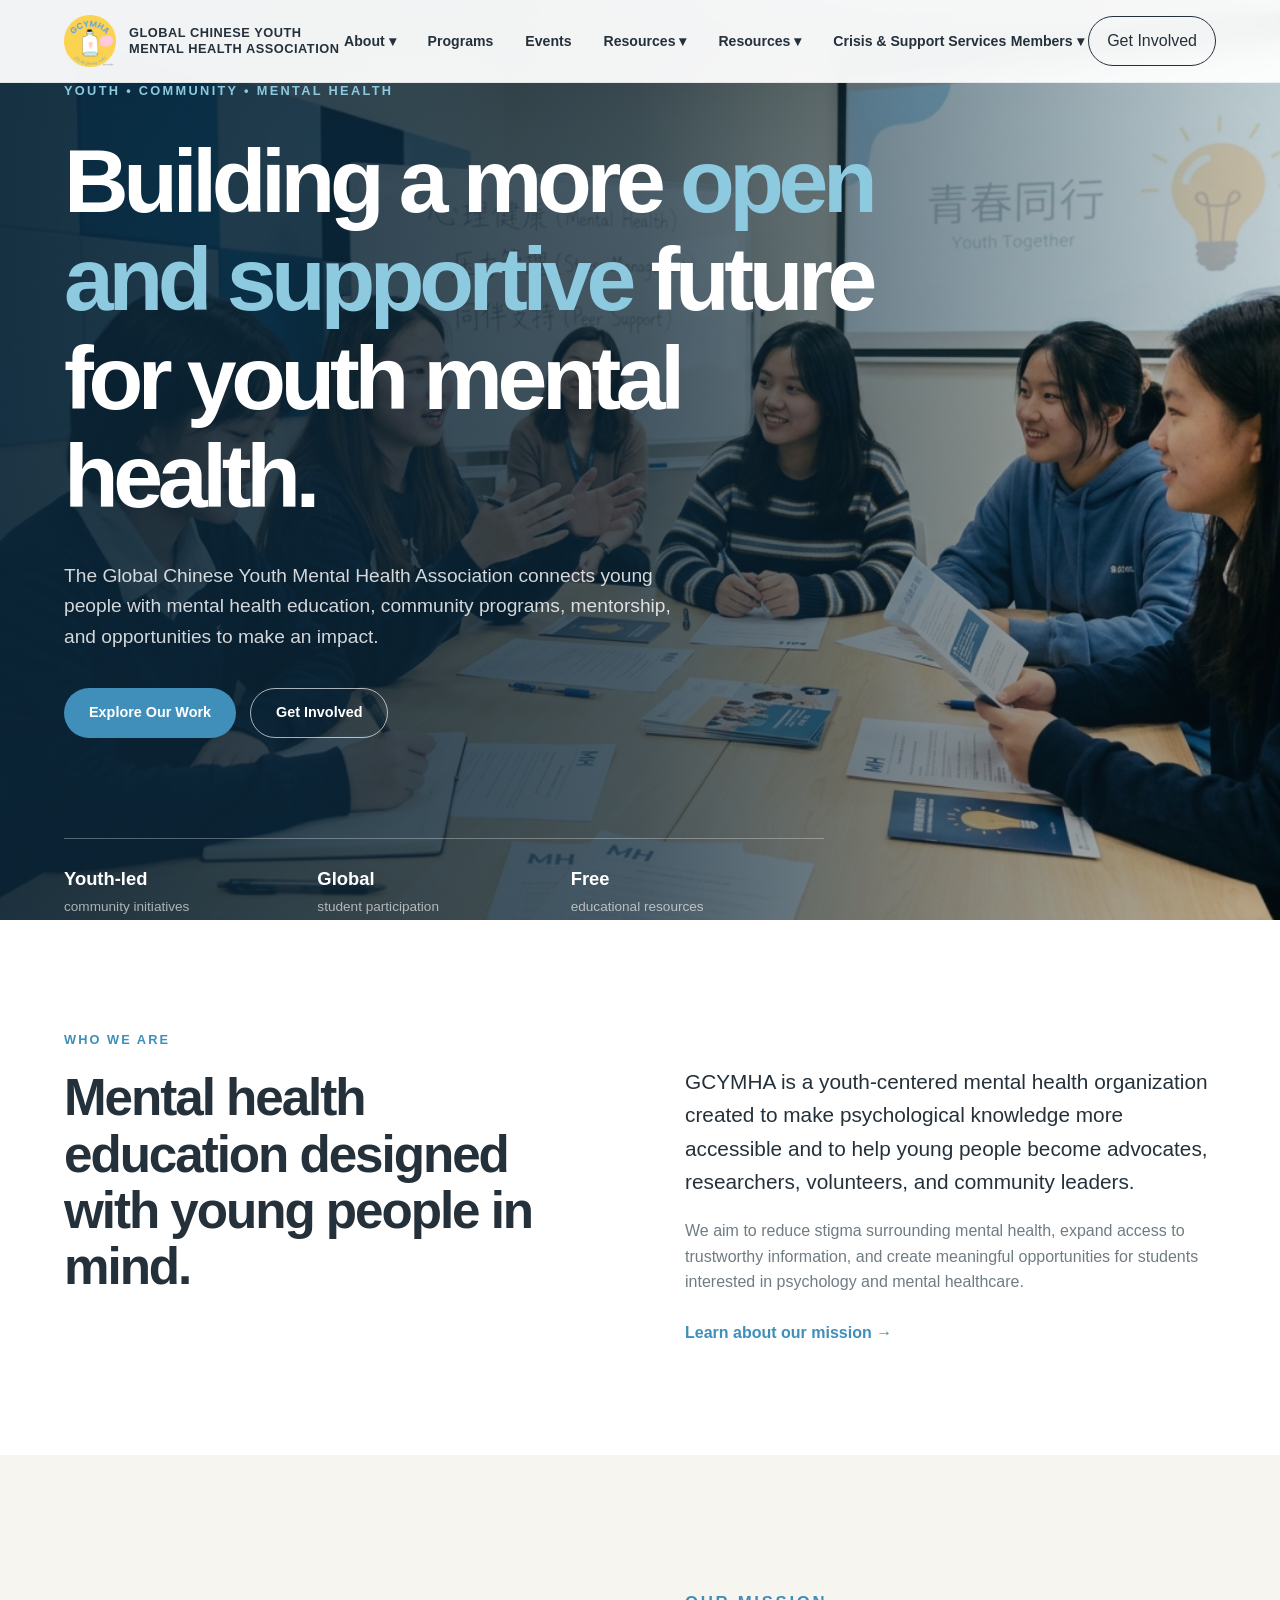
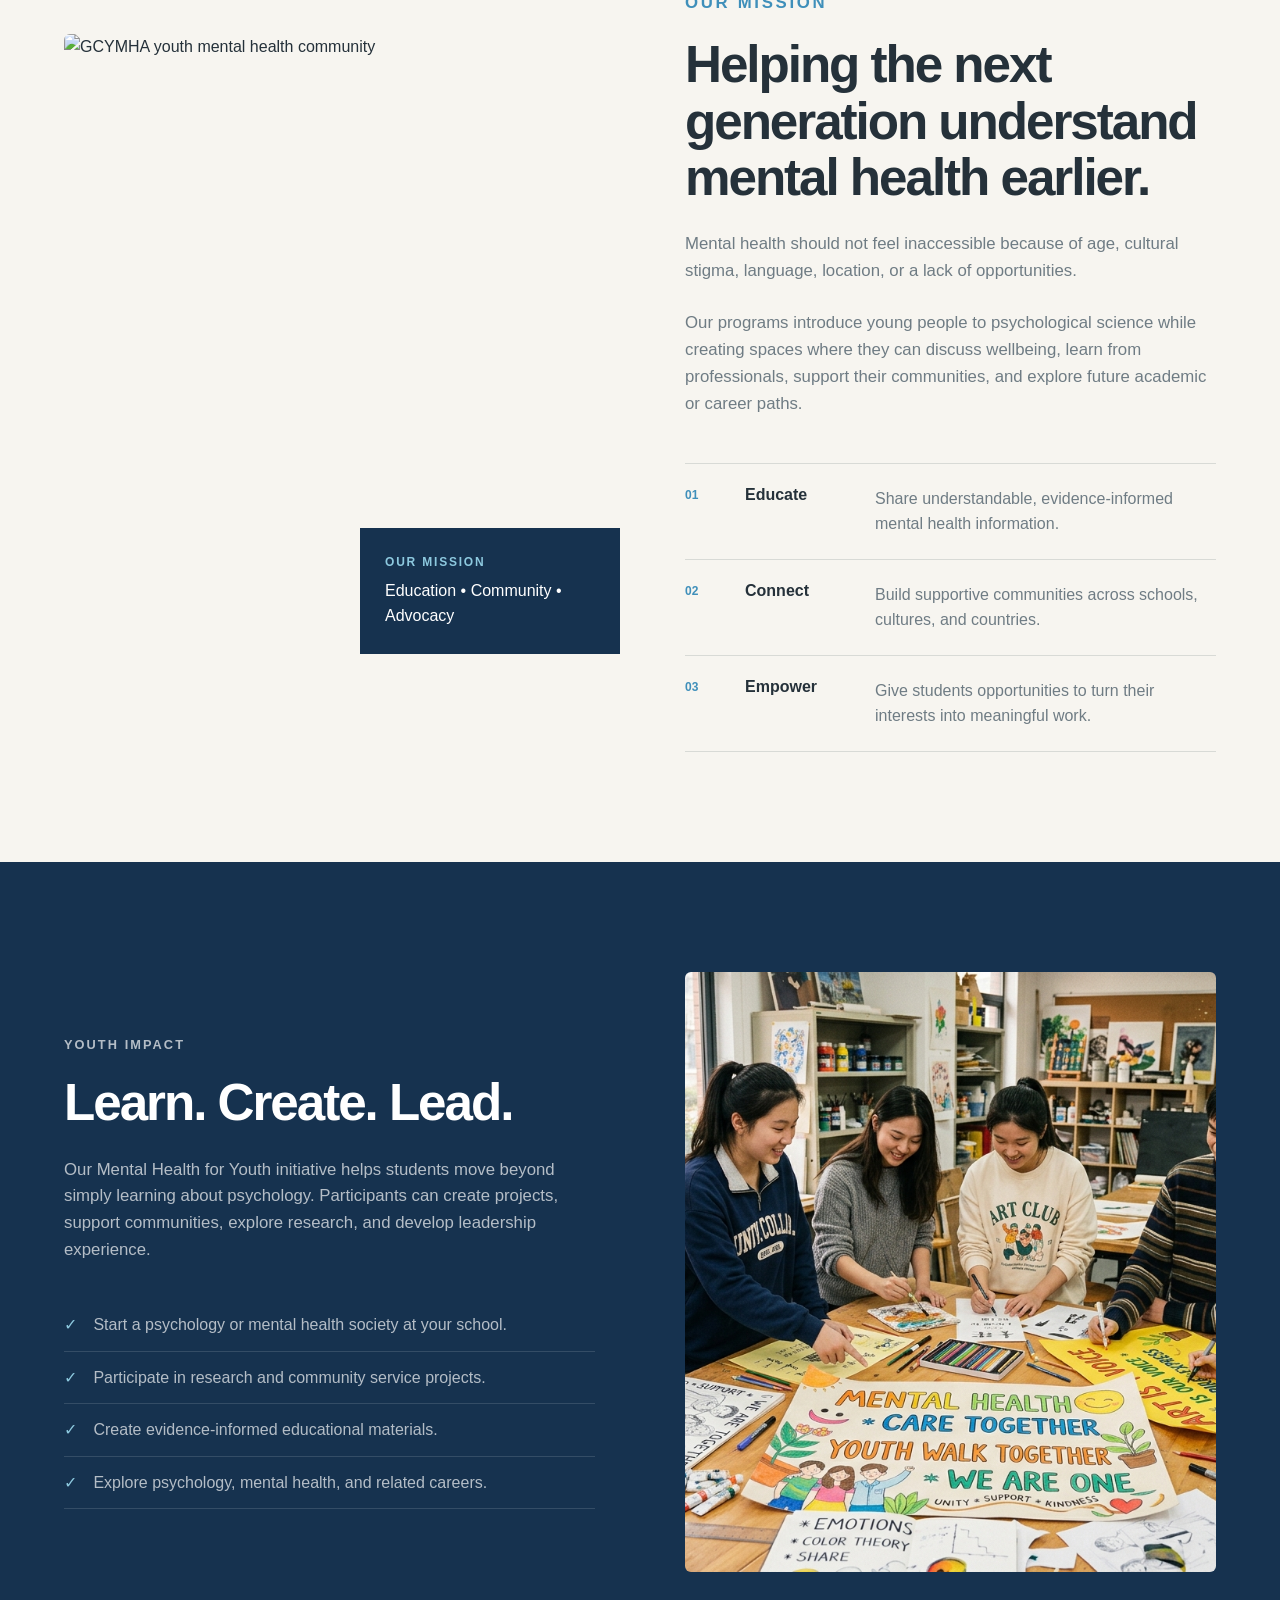
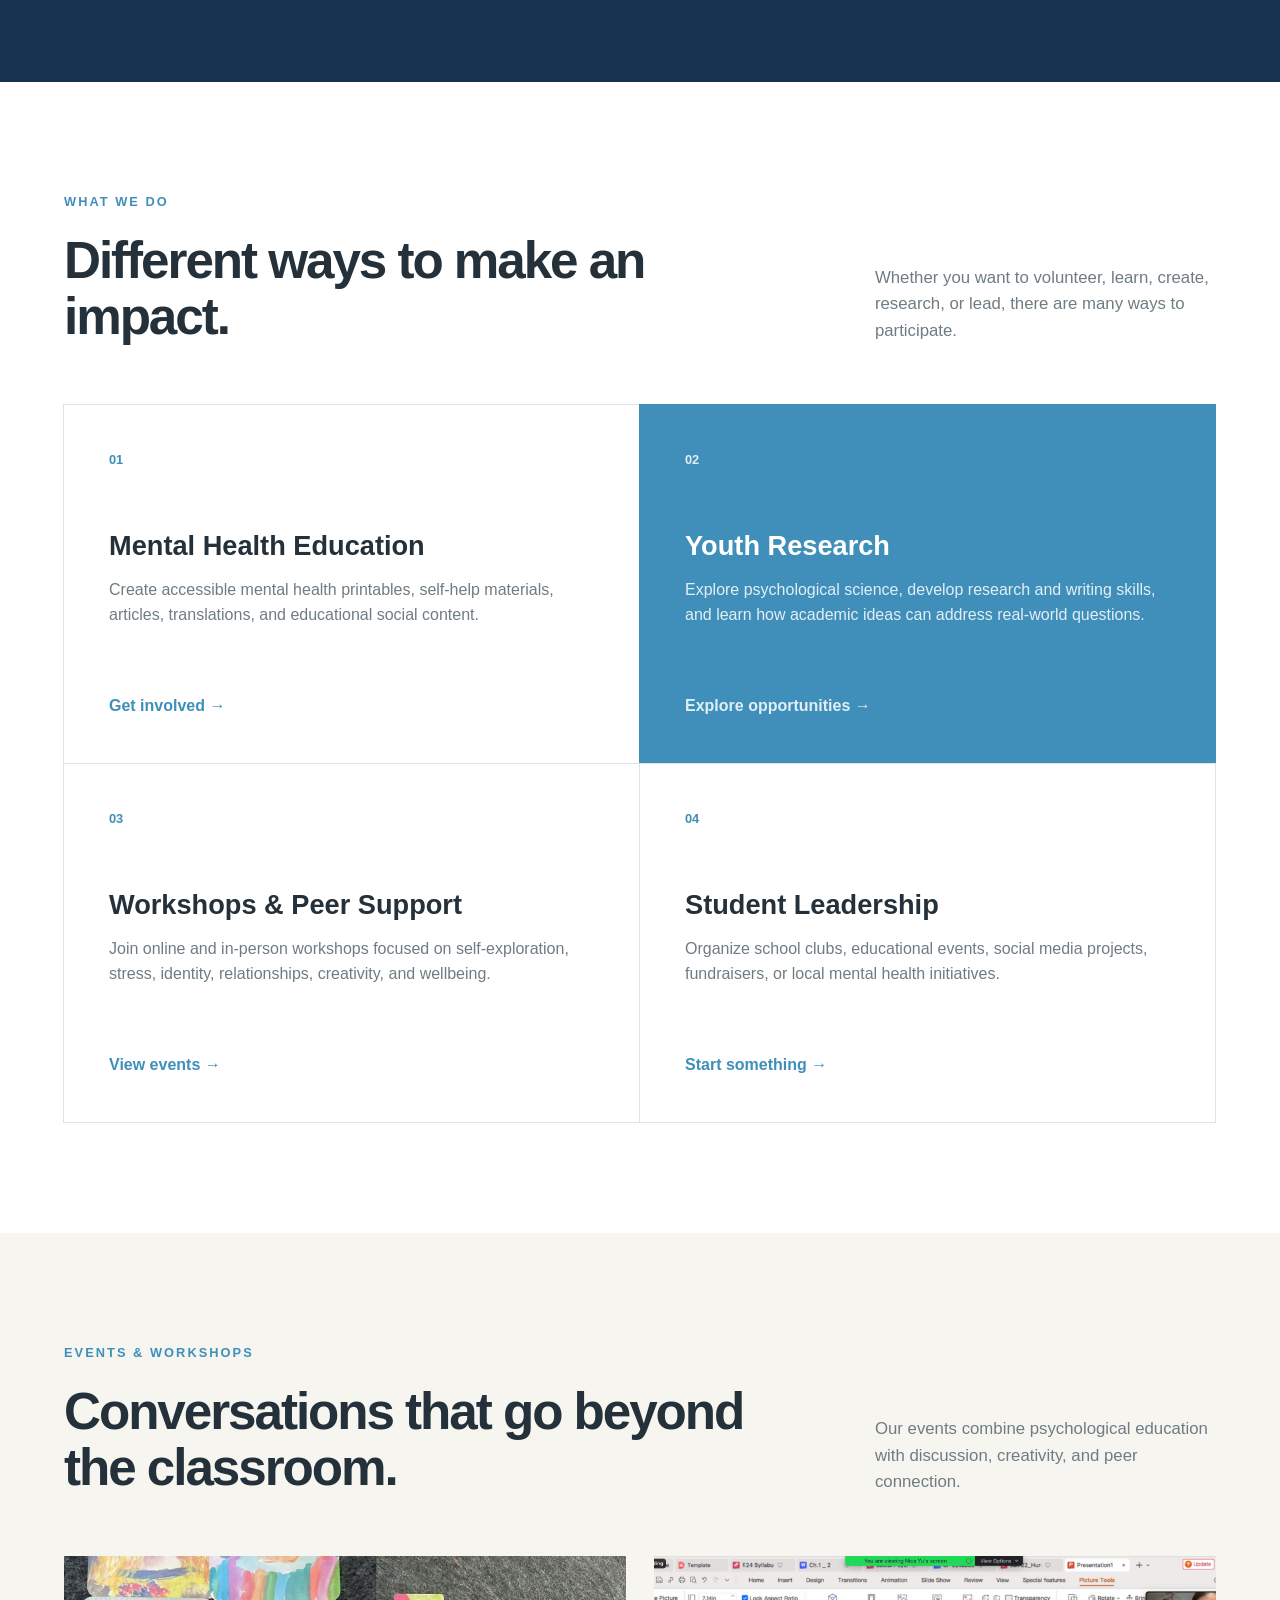
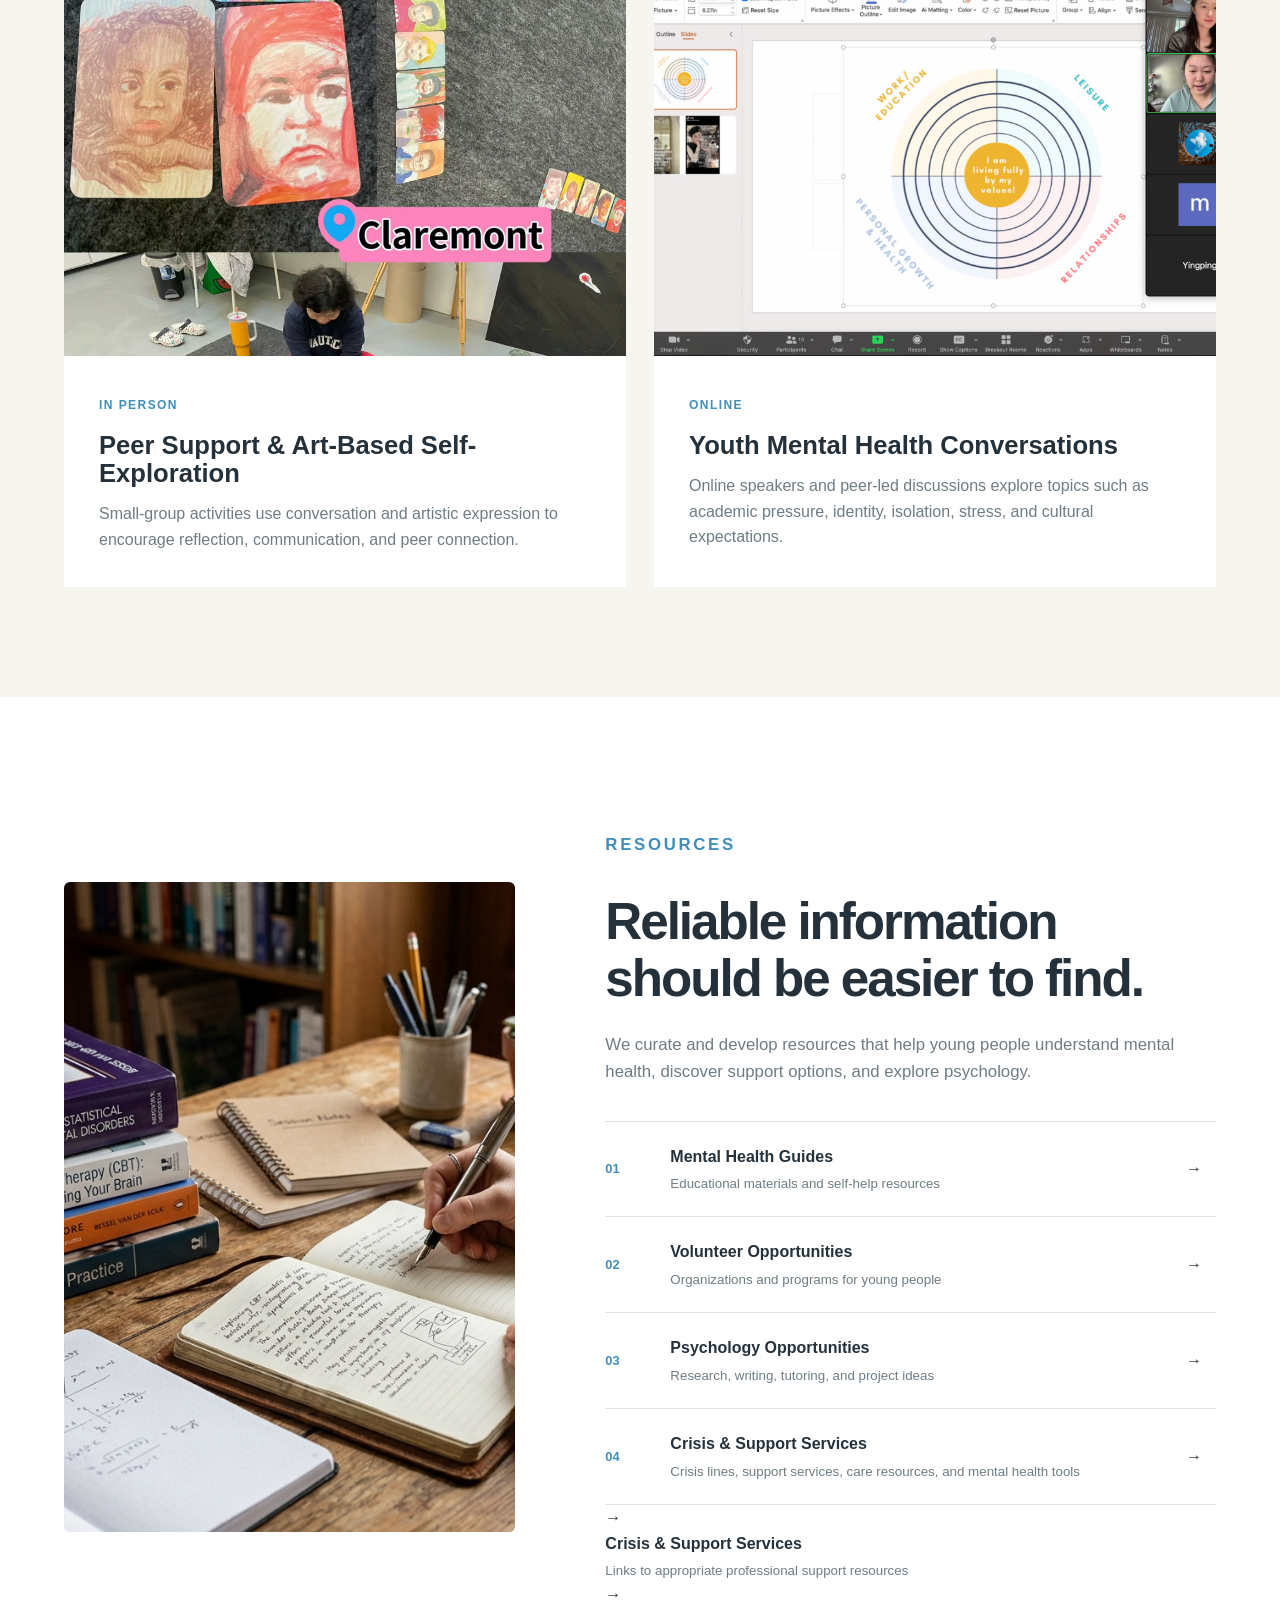
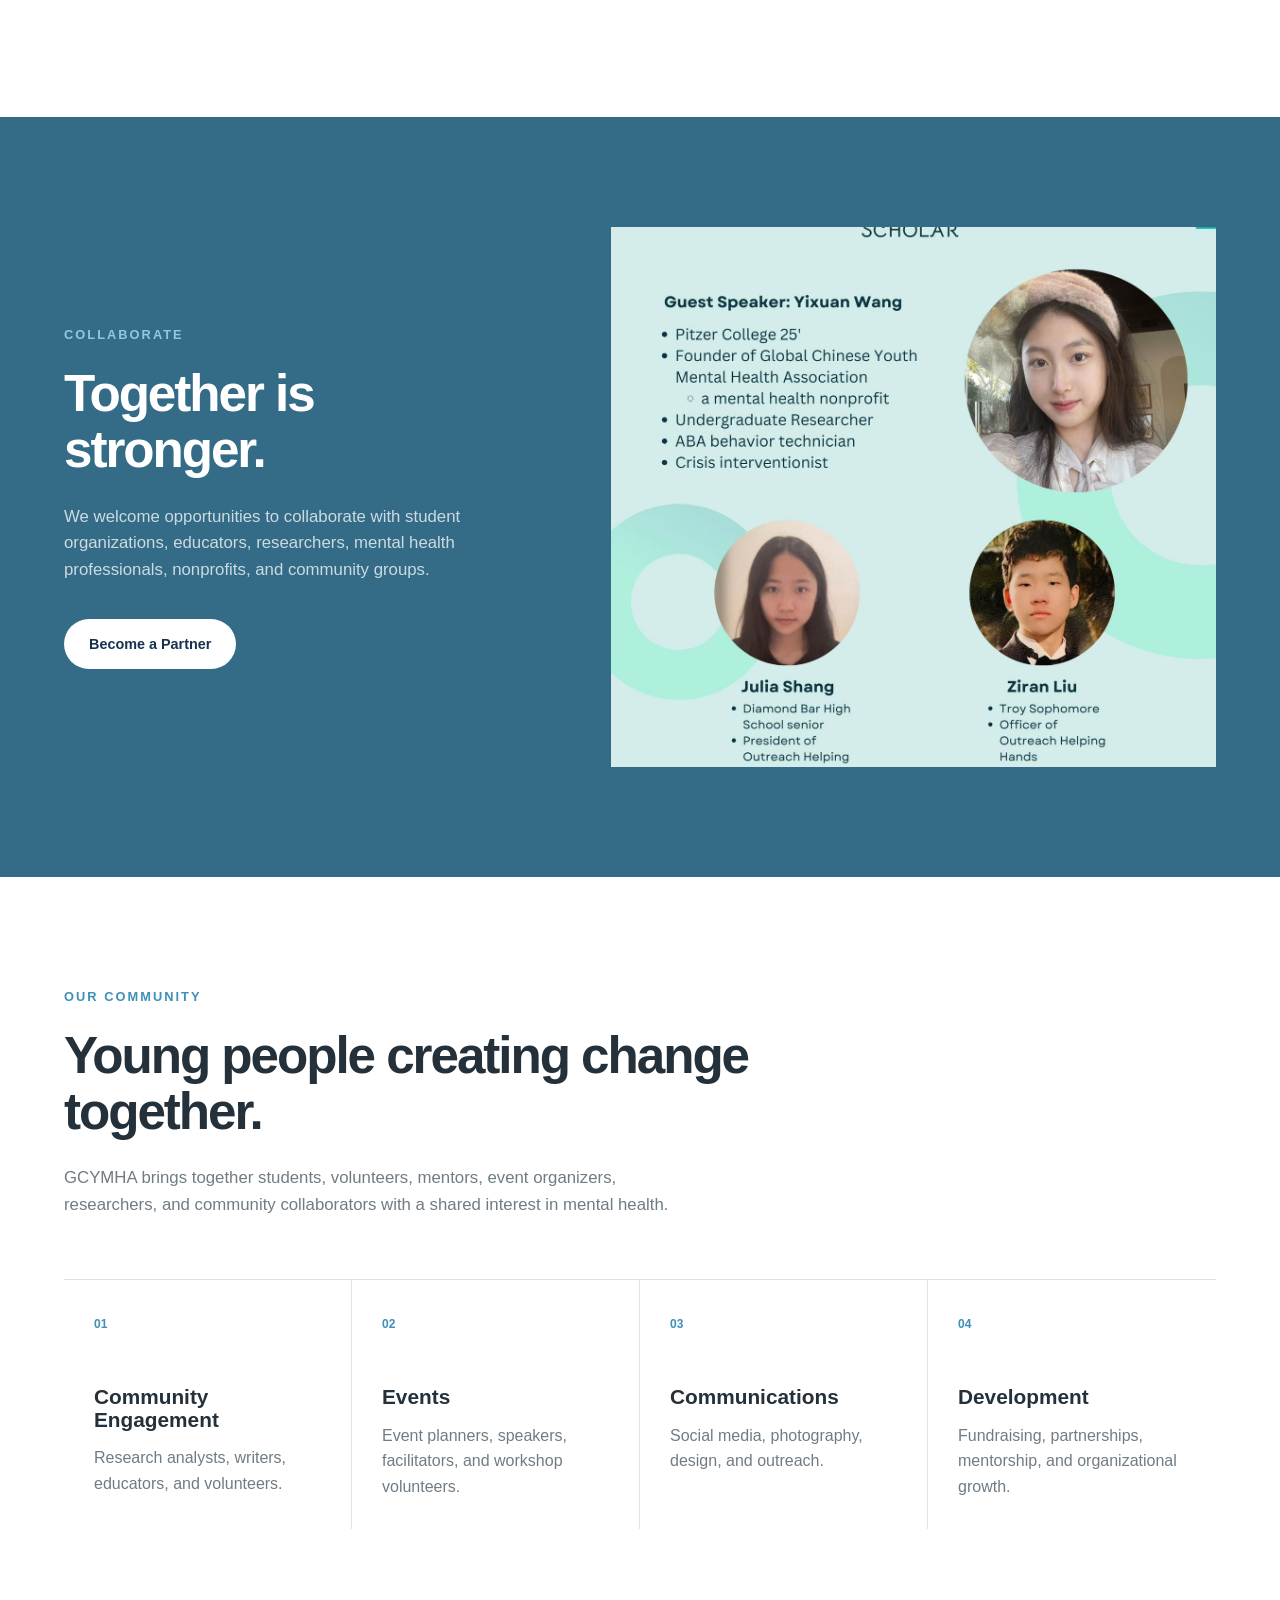
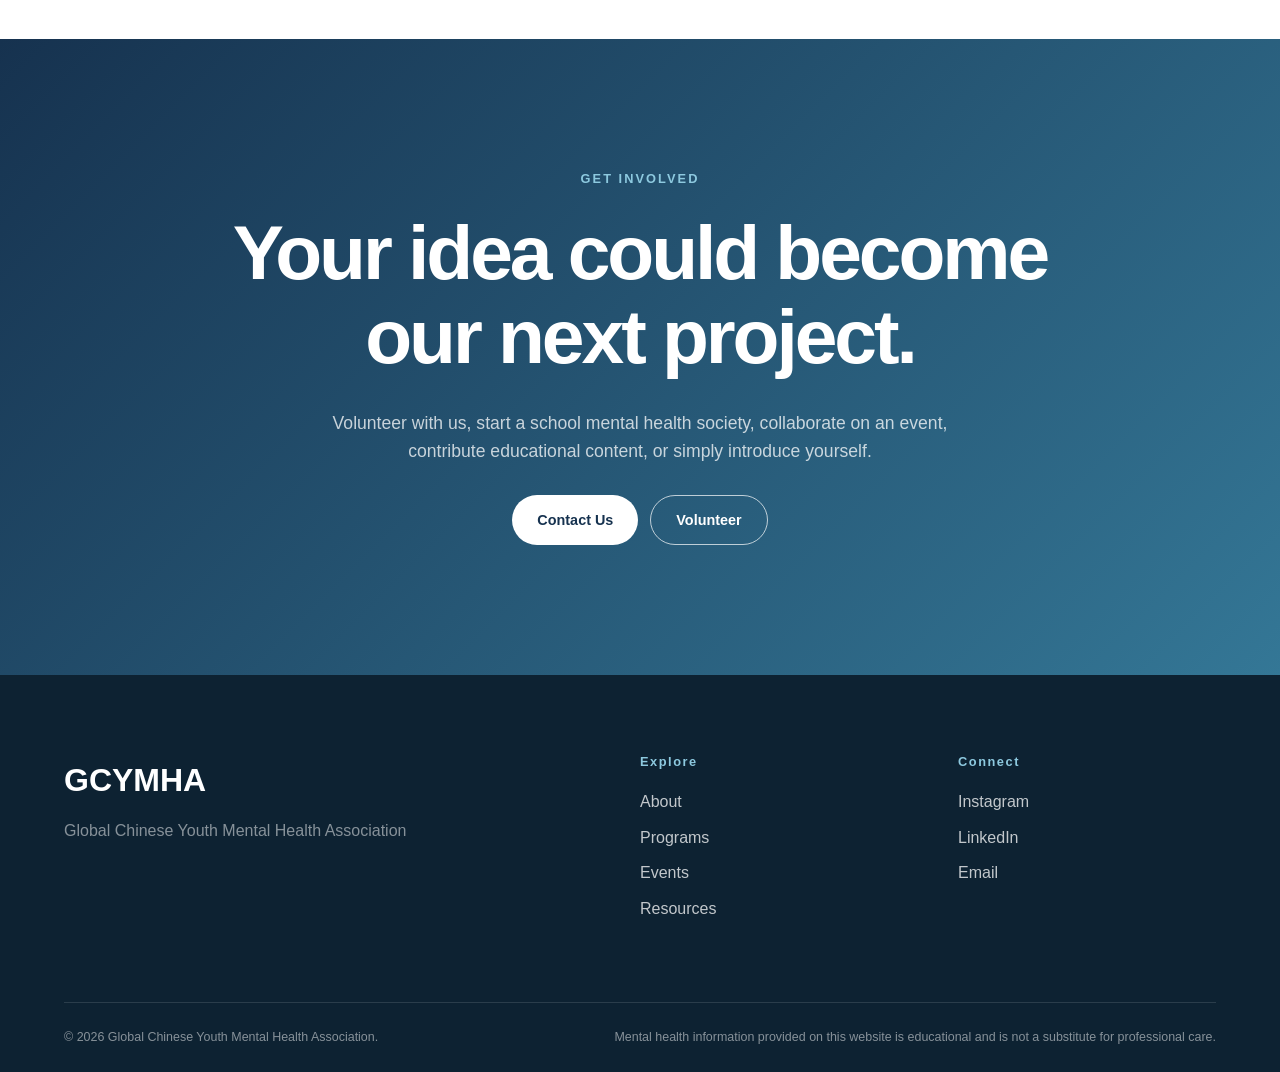
==== commit 24bb9ff0: "Update index.html" ====
--- a/index.html
+++ b/index.html
@@ -74,7 +74,7 @@
 </div>
     <a href="index.html#programs">Programs</a>
     <a href="index.html#events">Events</a>
-    <div class="nav-dropdown">
+ <div class="nav-dropdown">
 
     <button class="dropdown-button">
         Resources ▾
@@ -82,6 +82,22 @@
 
     <div class="dropdown-menu">
 
+        <a href="index.html#resources">
+            All Resources
+        </a>
+
+        <a href="volunteer-opportunities.html">
+            Volunteer Opportunities
+        </a>
+
+        <a href="crisis-support.html">
+            Crisis & Support Services
+        </a>
+
+    </div>
+
+</div>
+
 <!-- RESOURCES DROPDOWN -->
 
 <div class="nav-dropdown">
@@ -93,7 +109,7 @@
     <div class="dropdown-menu">
 
         <a href="index.html#resources">
-            Resource Overview
+            Resources Overview
         </a>
 
         <a href="volunteer-opportunities.html">
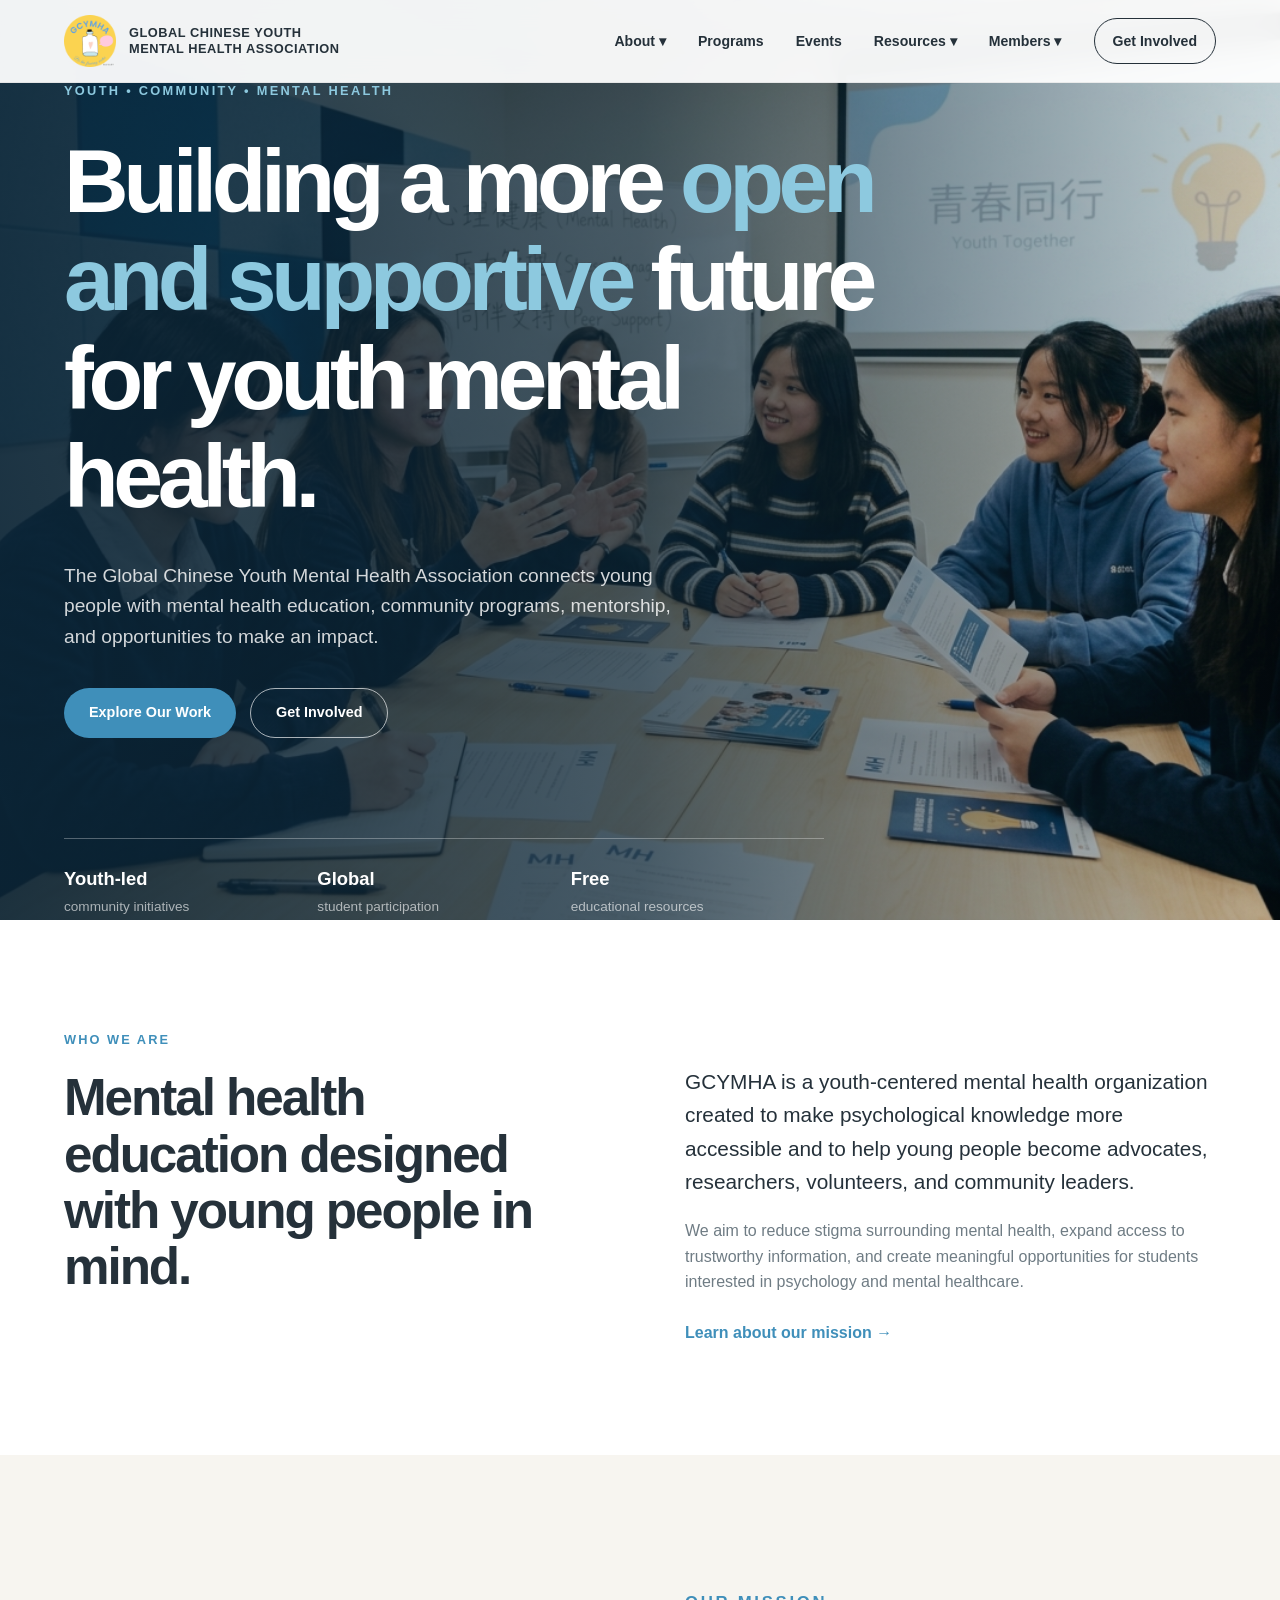
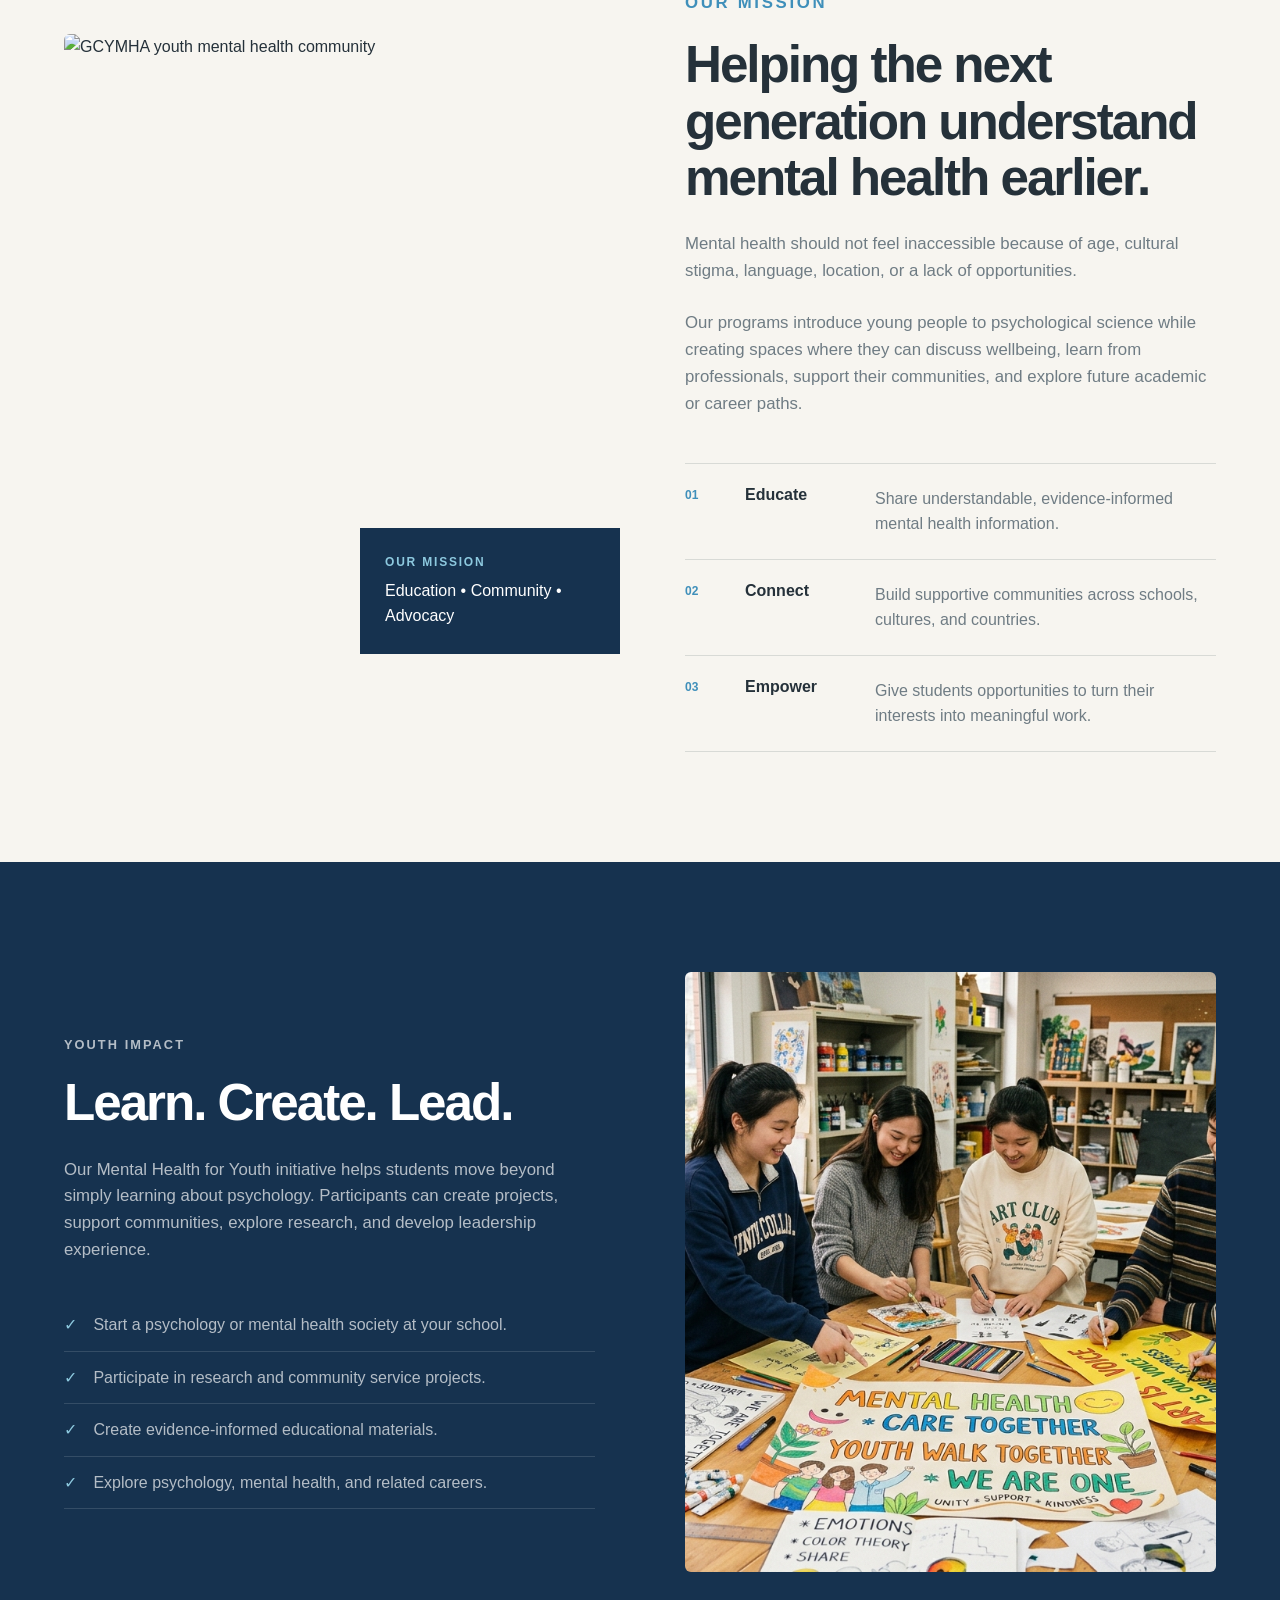
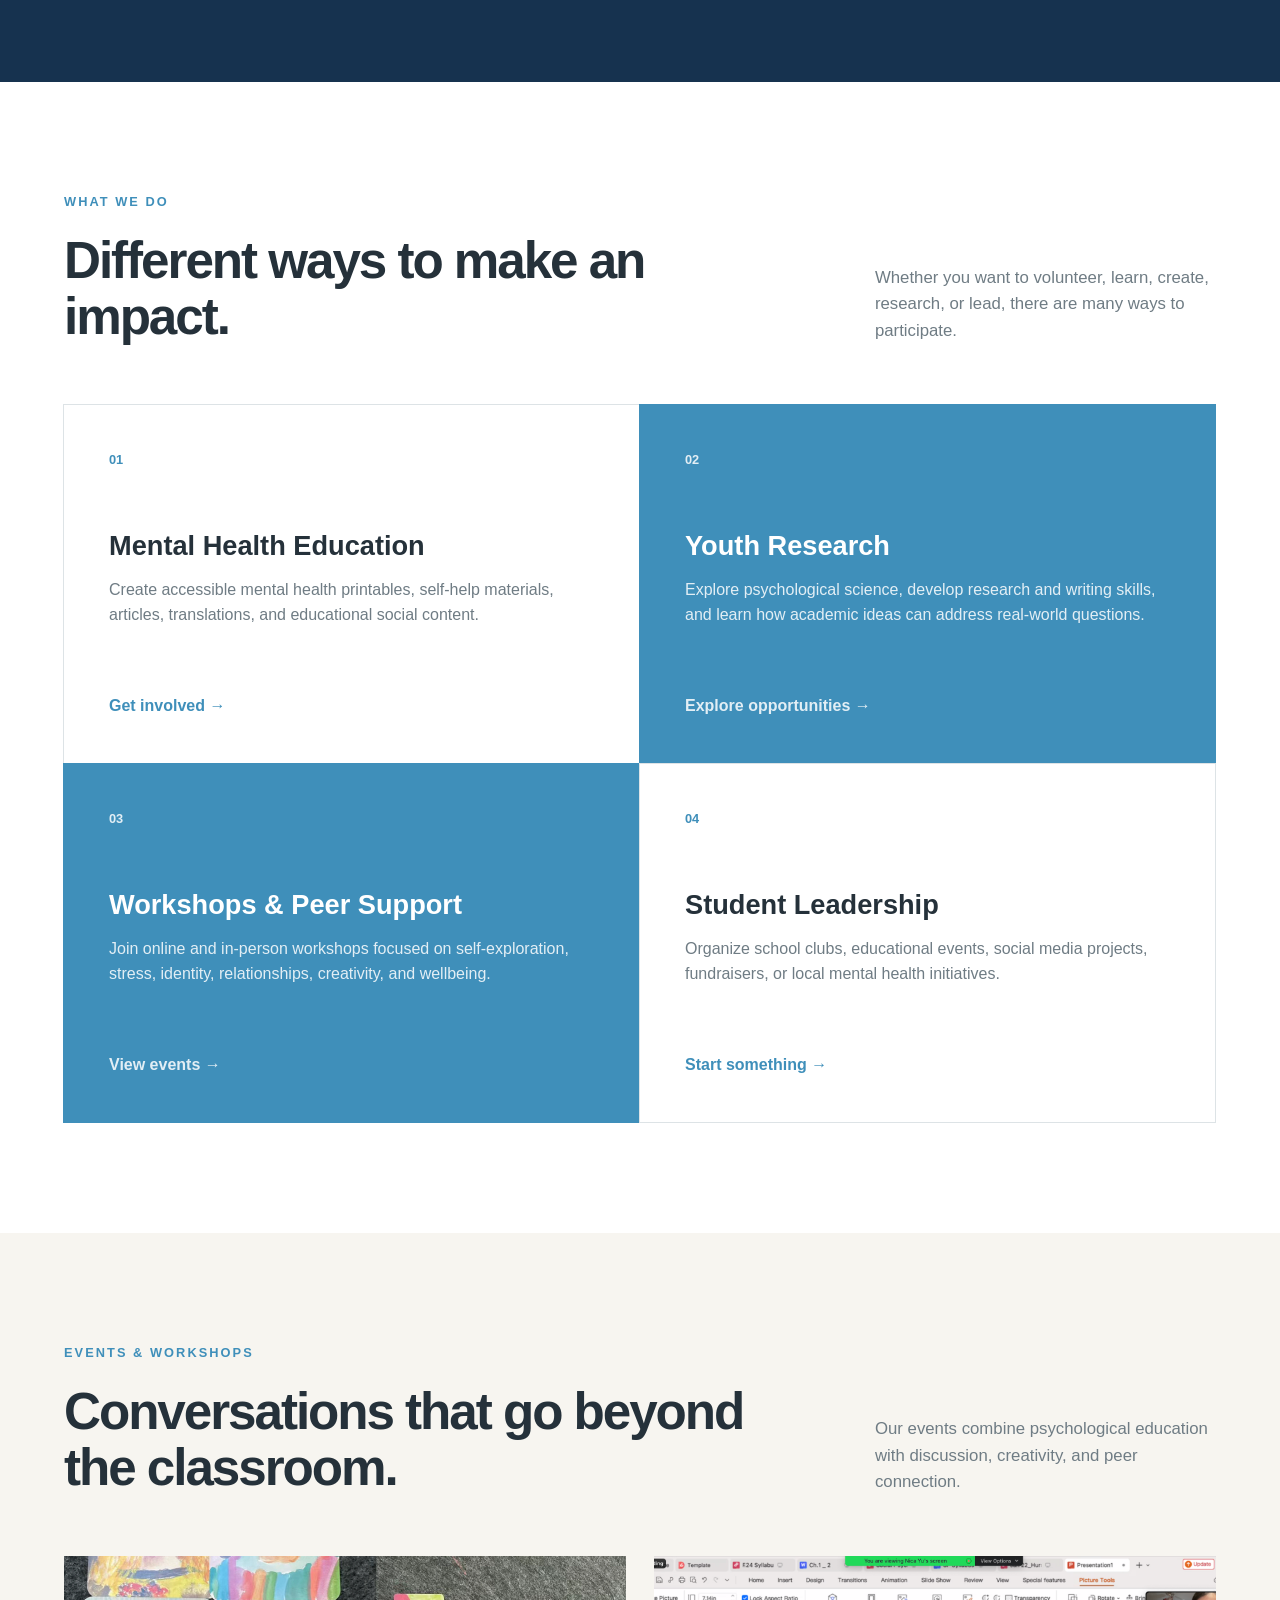
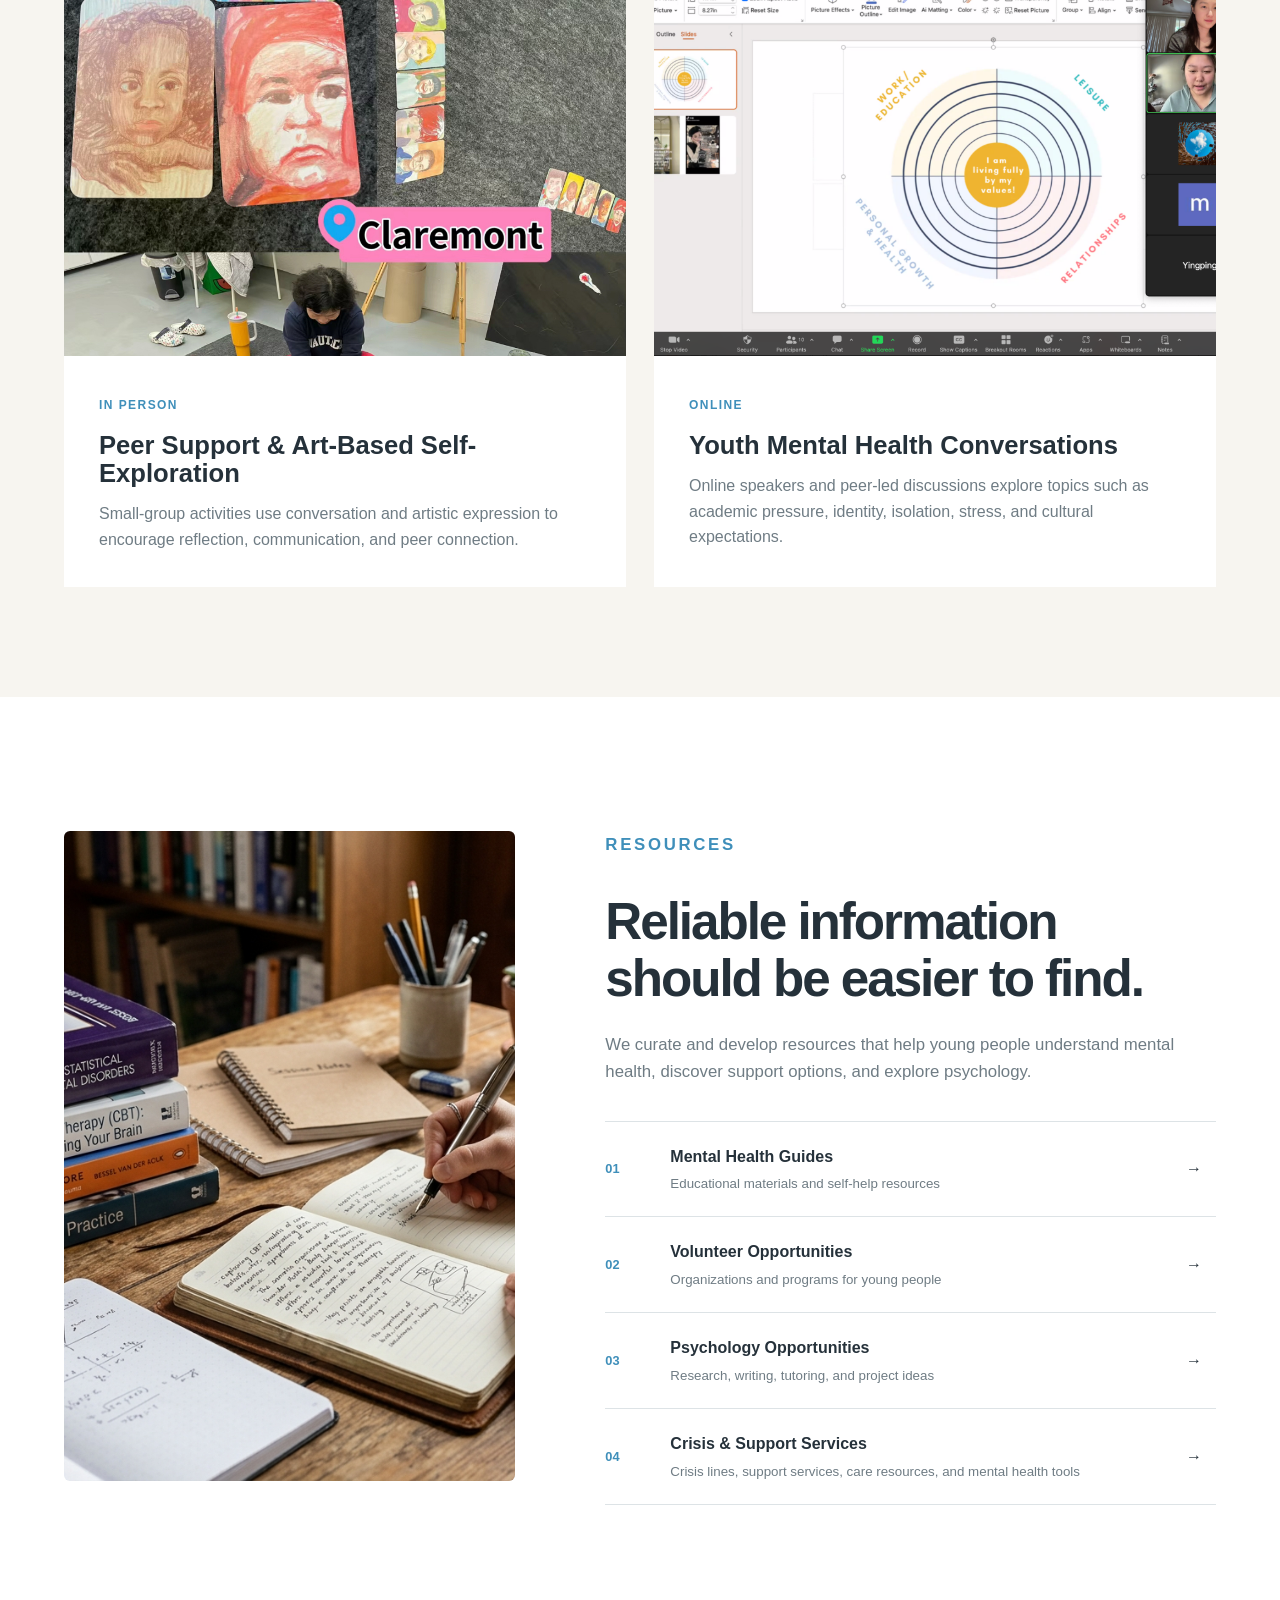
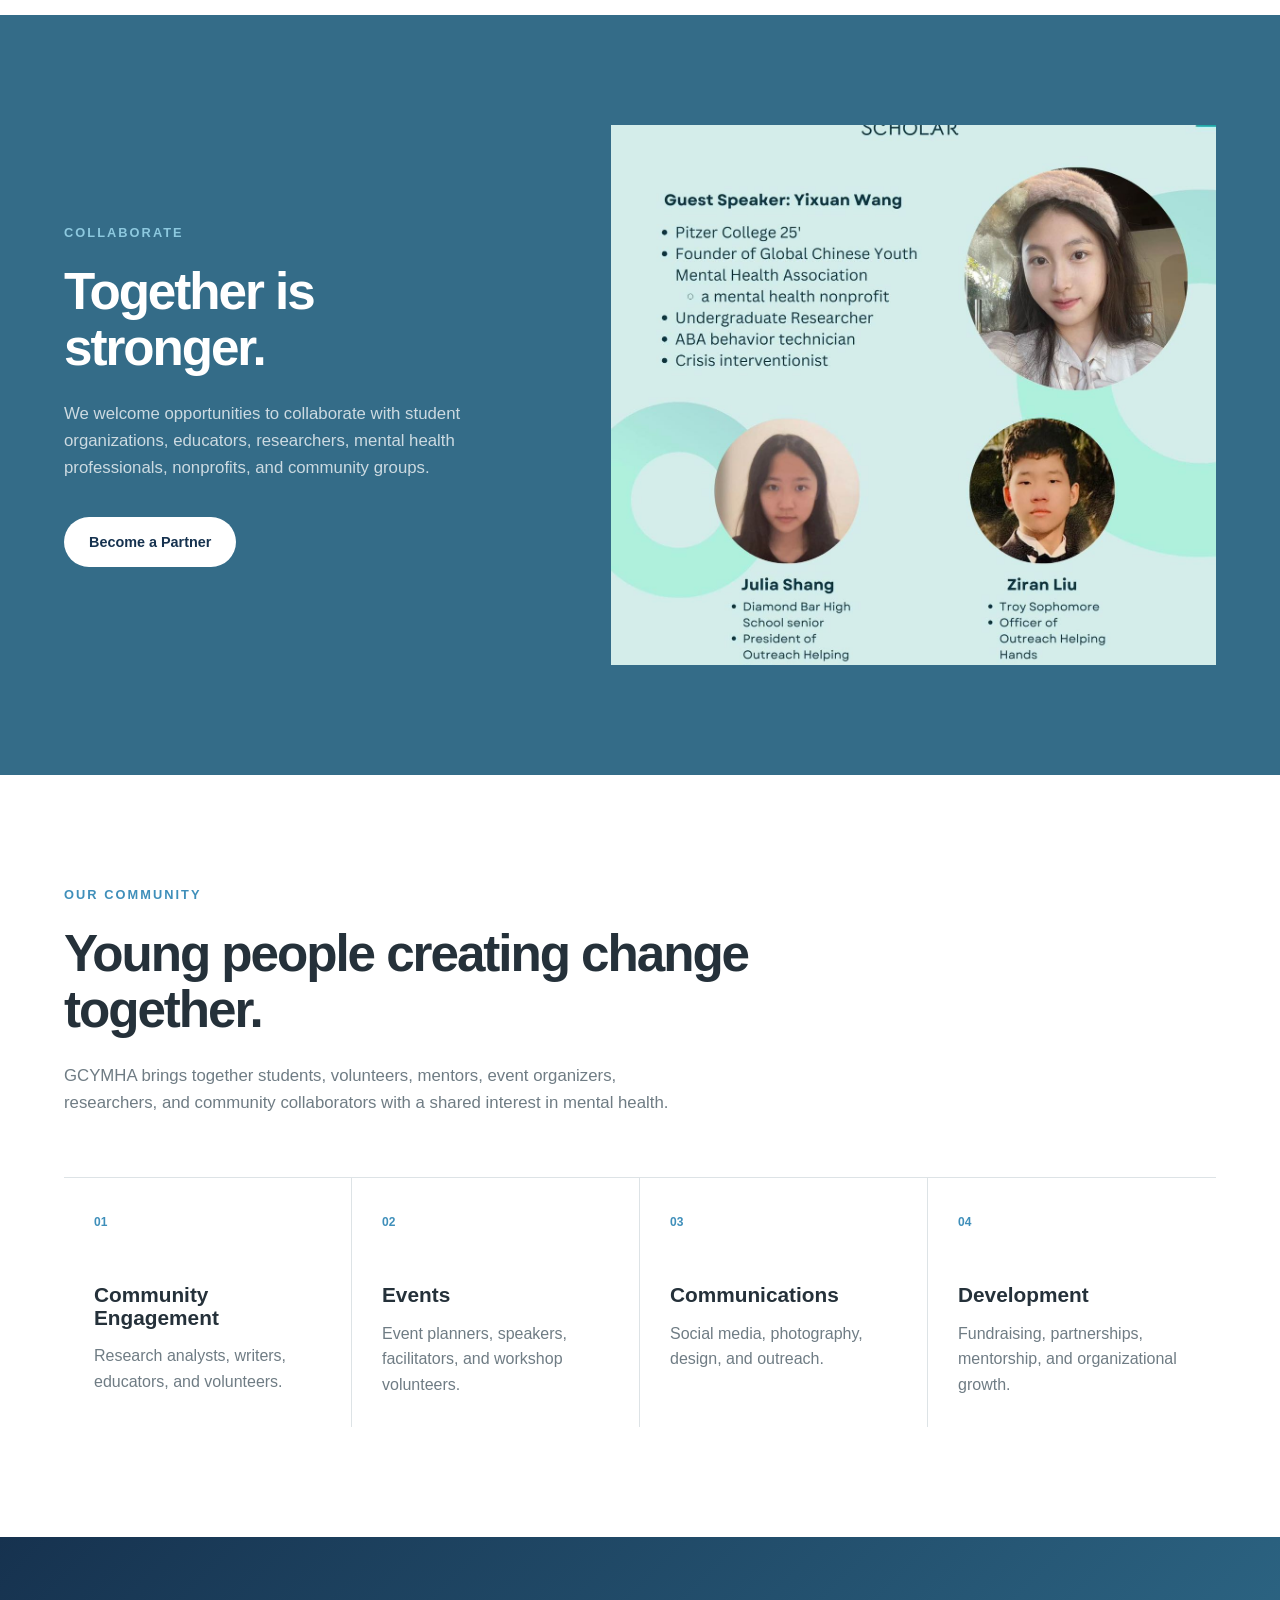
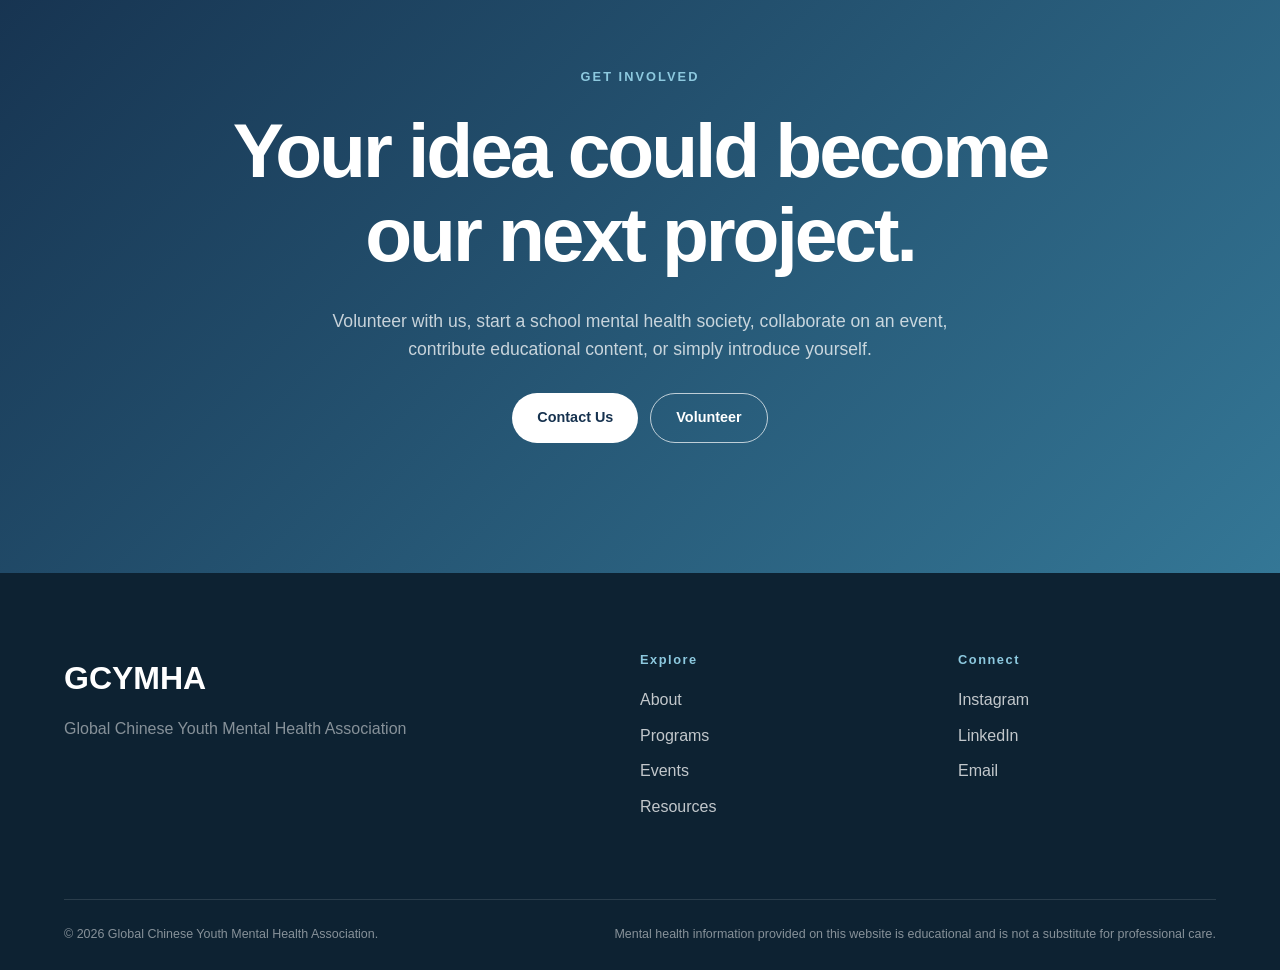
==== commit feb1b7ec: "Update index.html" ====
--- a/index.html
+++ b/index.html
@@ -53,105 +53,67 @@
             </button>
 
 <div class="nav-links" id="navLinks">
+
+    <!-- ABOUT DROPDOWN -->
     <div class="nav-dropdown">
-
-    <button class="dropdown-button">
-        About ▾
-    </button>
-
-    <div class="dropdown-menu">
-
-        <a href="#about">
-            Our Mission
-        </a>
-
-        <a href="founder-story.html">
-            Founder's Story
-        </a>
-
+        <button class="dropdown-button">
+            About ▾
+        </button>
+
+        <div class="dropdown-menu">
+            <a href="#about">
+                Our Mission
+            </a>
+
+            <a href="founder-story.html">
+                Founder's Story
+            </a>
+        </div>
     </div>
 
-</div>
-    <a href="index.html#programs">Programs</a>
-    <a href="index.html#events">Events</a>
- <div class="nav-dropdown">
-
-    <button class="dropdown-button">
-        Resources ▾
-    </button>
-
-    <div class="dropdown-menu">
-
-        <a href="index.html#resources">
-            All Resources
-        </a>
-
-        <a href="volunteer-opportunities.html">
-            Volunteer Opportunities
-        </a>
-
-        <a href="crisis-support.html">
-            Crisis & Support Services
-        </a>
-
+    <a href="#programs">Programs</a>
+    <a href="#events">Events</a>
+
+    <!-- RESOURCES DROPDOWN -->
+    <div class="nav-dropdown">
+        <button class="dropdown-button">
+            Resources ▾
+        </button>
+
+        <div class="dropdown-menu">
+            <a href="#resources">
+                All Resources
+            </a>
+
+            <a href="volunteer-opportunities.html">
+                Volunteer Opportunities
+            </a>
+
+            <a href="crisis-support.html">
+                Crisis & Support Services
+            </a>
+        </div>
     </div>
 
-</div>
-
-<!-- RESOURCES DROPDOWN -->
-
-<div class="nav-dropdown">
-
-    <button class="dropdown-button">
-        Resources ▾
-    </button>
-
-    <div class="dropdown-menu">
-
-        <a href="index.html#resources">
-            Resources Overview
-        </a>
-
-        <a href="volunteer-opportunities.html">
-            Volunteer Opportunities
-        </a>
-
-        <a href="crisis-support.html">
-            Crisis & Support Services
-        </a>
-
+    <!-- MEMBERS DROPDOWN -->
+    <div class="nav-dropdown">
+        <button class="dropdown-button">
+            Members ▾
+        </button>
+
+        <div class="dropdown-menu">
+            <a href="current-members.html">
+                Current Members
+            </a>
+
+            <a href="past-members.html">
+                Past Members & Alumni
+            </a>
+        </div>
     </div>
 
-</div>
-
-        <a href="crisis-support.html">
-            Crisis & Support Services
-        </a>
-
-    </div>
-
-</div>
-<div class="nav-dropdown">
-
-    <button class="dropdown-button">
-        Members ▾
-    </button>
-
-    <div class="dropdown-menu">
-
-        <a href="current-members.html">
-            Current Members
-        </a>
-
-        <a href="past-members.html">
-            Past Members & Alumni
-        </a>
-
-    </div>
-
-</div>
-
-    <a href="index.html#contact" class="nav-button">Get Involved</a>
+    <a href="#contact" class="nav-button">Get Involved</a>
+
 </div>
 
         </nav>
@@ -531,7 +493,7 @@
                     </article>
 
 
-                    <article class="program-card">
+                    <article class="program-card featured-card">
                         <div class="card-number">03</div>
 
                         <h3>
@@ -754,8 +716,7 @@
                                 </strong>
 
                                 <small>
-                                    Educational materials and
-                                    self-help resources
+                                    Educational materials and self-help resources
                                 </small>
                             </div>
 
@@ -764,28 +725,21 @@
 
 
                         <a href="volunteer-opportunities.html">
-
-    <span>
-        02
-    </span>
-
-    <div>
-
-        <strong>
-            Volunteer Opportunities
-        </strong>
-
-        <small>
-            Organizations and programs for young people
-        </small>
-
-    </div>
-
-    <b>
-        →
-    </b>
-
-</a>
+                            <span>02</span>
+
+                            <div>
+                                <strong>
+                                    Volunteer Opportunities
+                                </strong>
+
+                                <small>
+                                    Organizations and programs for young people
+                                </small>
+                            </div>
+
+                            <b>→</b>
+                        </a>
+
 
                         <a href="#">
                             <span>03</span>
@@ -796,8 +750,7 @@
                                 </strong>
 
                                 <small>
-                                    Research, writing, tutoring,
-                                    and project ideas
+                                    Research, writing, tutoring, and project ideas
                                 </small>
                             </div>
 
@@ -806,24 +759,7 @@
 
 
                         <a href="crisis-support.html">
-    <span>04</span>
-
-    <div>
-        <strong>
-            Crisis & Support Services
-        </strong>
-
-        <small>
-            Crisis lines, support services,
-            care resources, and mental health tools
-        </small>
-    </div>
-
-    <b>→</b>
-</a>
-
-    <b>→</b>
-</a>
+                            <span>04</span>
 
                             <div>
                                 <strong>
@@ -831,8 +767,7 @@
                                 </strong>
 
                                 <small>
-                                    Links to appropriate professional
-                                    support resources
+                                    Crisis lines, support services, care resources, and mental health tools
                                 </small>
                             </div>
 
@@ -1029,11 +964,11 @@
 
 
                     <!--
-                    https://docs.google.com/forms/d/1Hjtb92suXi9U0dBXEjUnDdbpR354DesJE8Y3C-FxCmQ/edit?pli=1
+                    https://docs.google.com/forms/d/e/1FAIpQLSeD1O-M710RqpWKVHW0tPHoUC8KpklAyieg330wbh5-TDumEQ/viewform?usp=header
                     -->
 
                     <a
-                        href="https://YOUR-APPLICATION-LINK.com"
+                        href="https://docs.google.com/forms/d/e/1FAIpQLSeD1O-M710RqpWKVHW0tPHoUC8KpklAyieg330wbh5-TDumEQ/viewform?usp=header"
                         class="button button-outline-white"
                         target="_blank"
                         rel="noopener noreferrer"
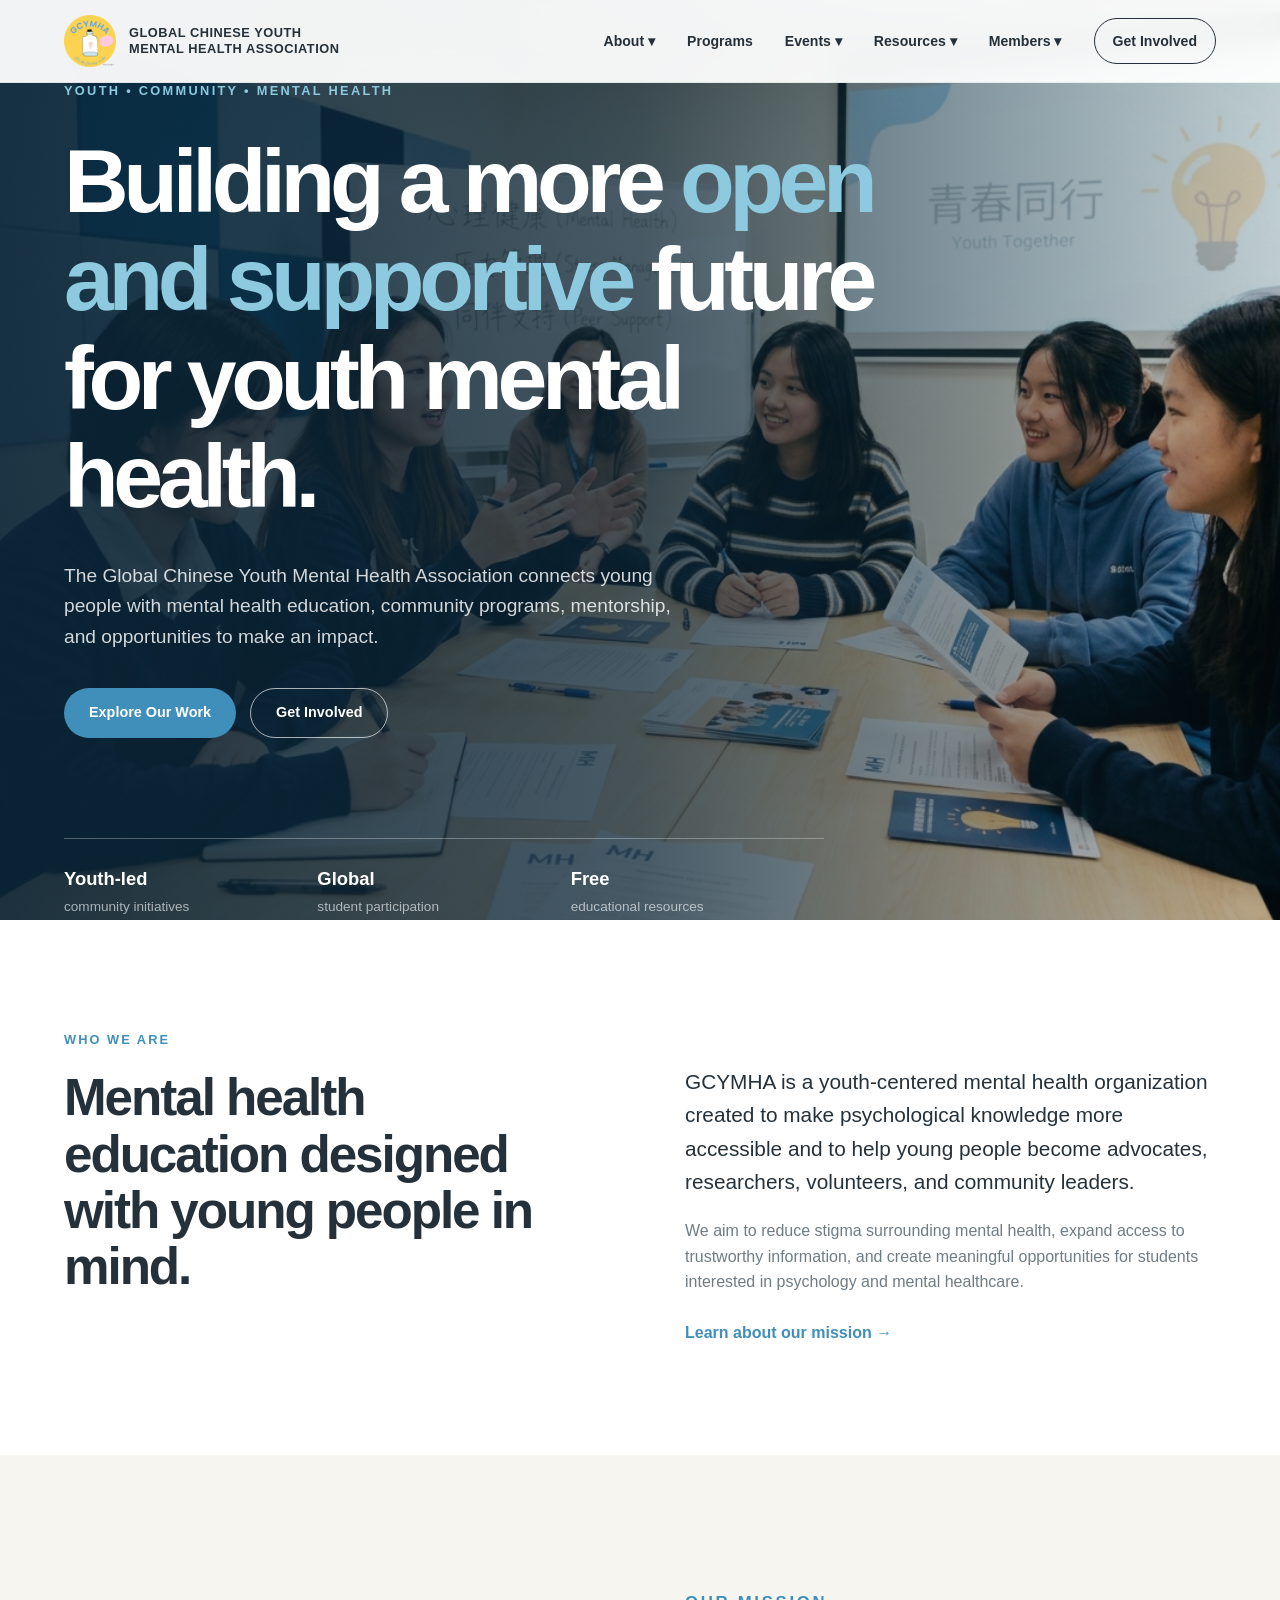
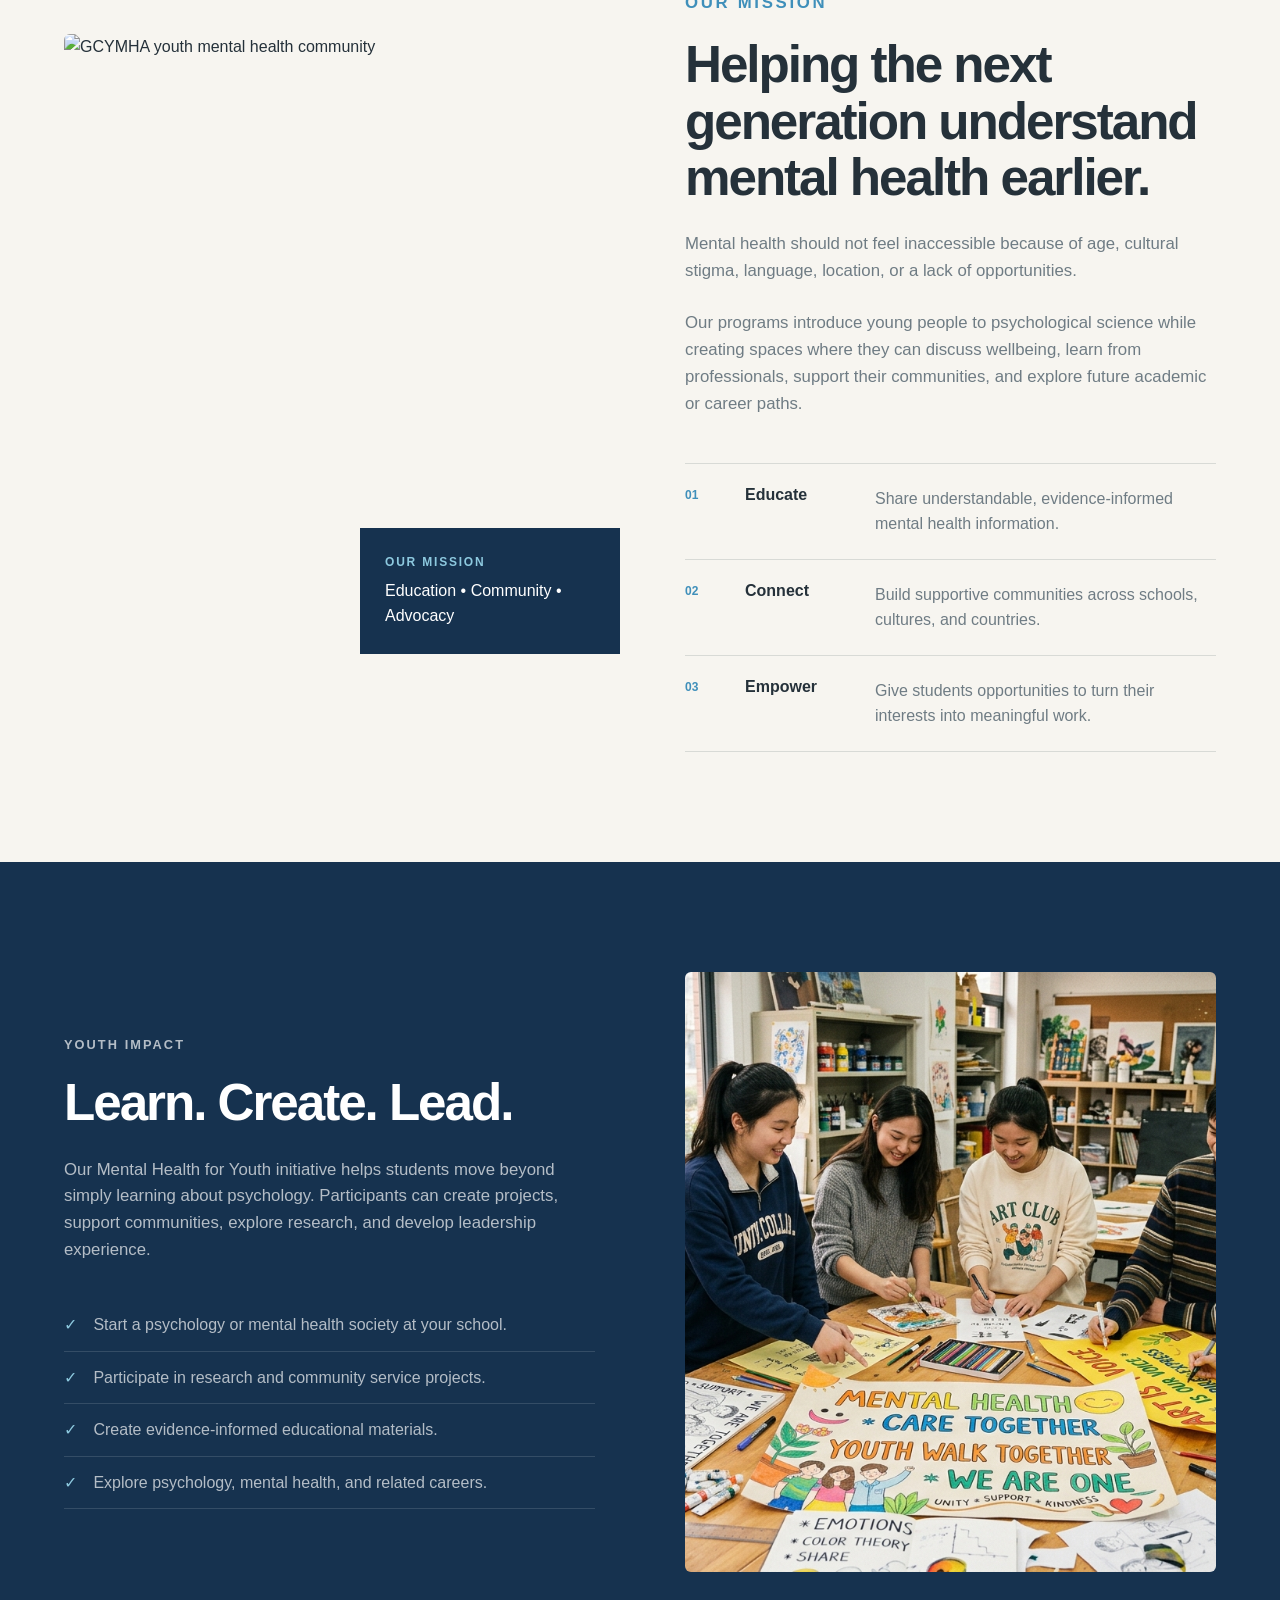
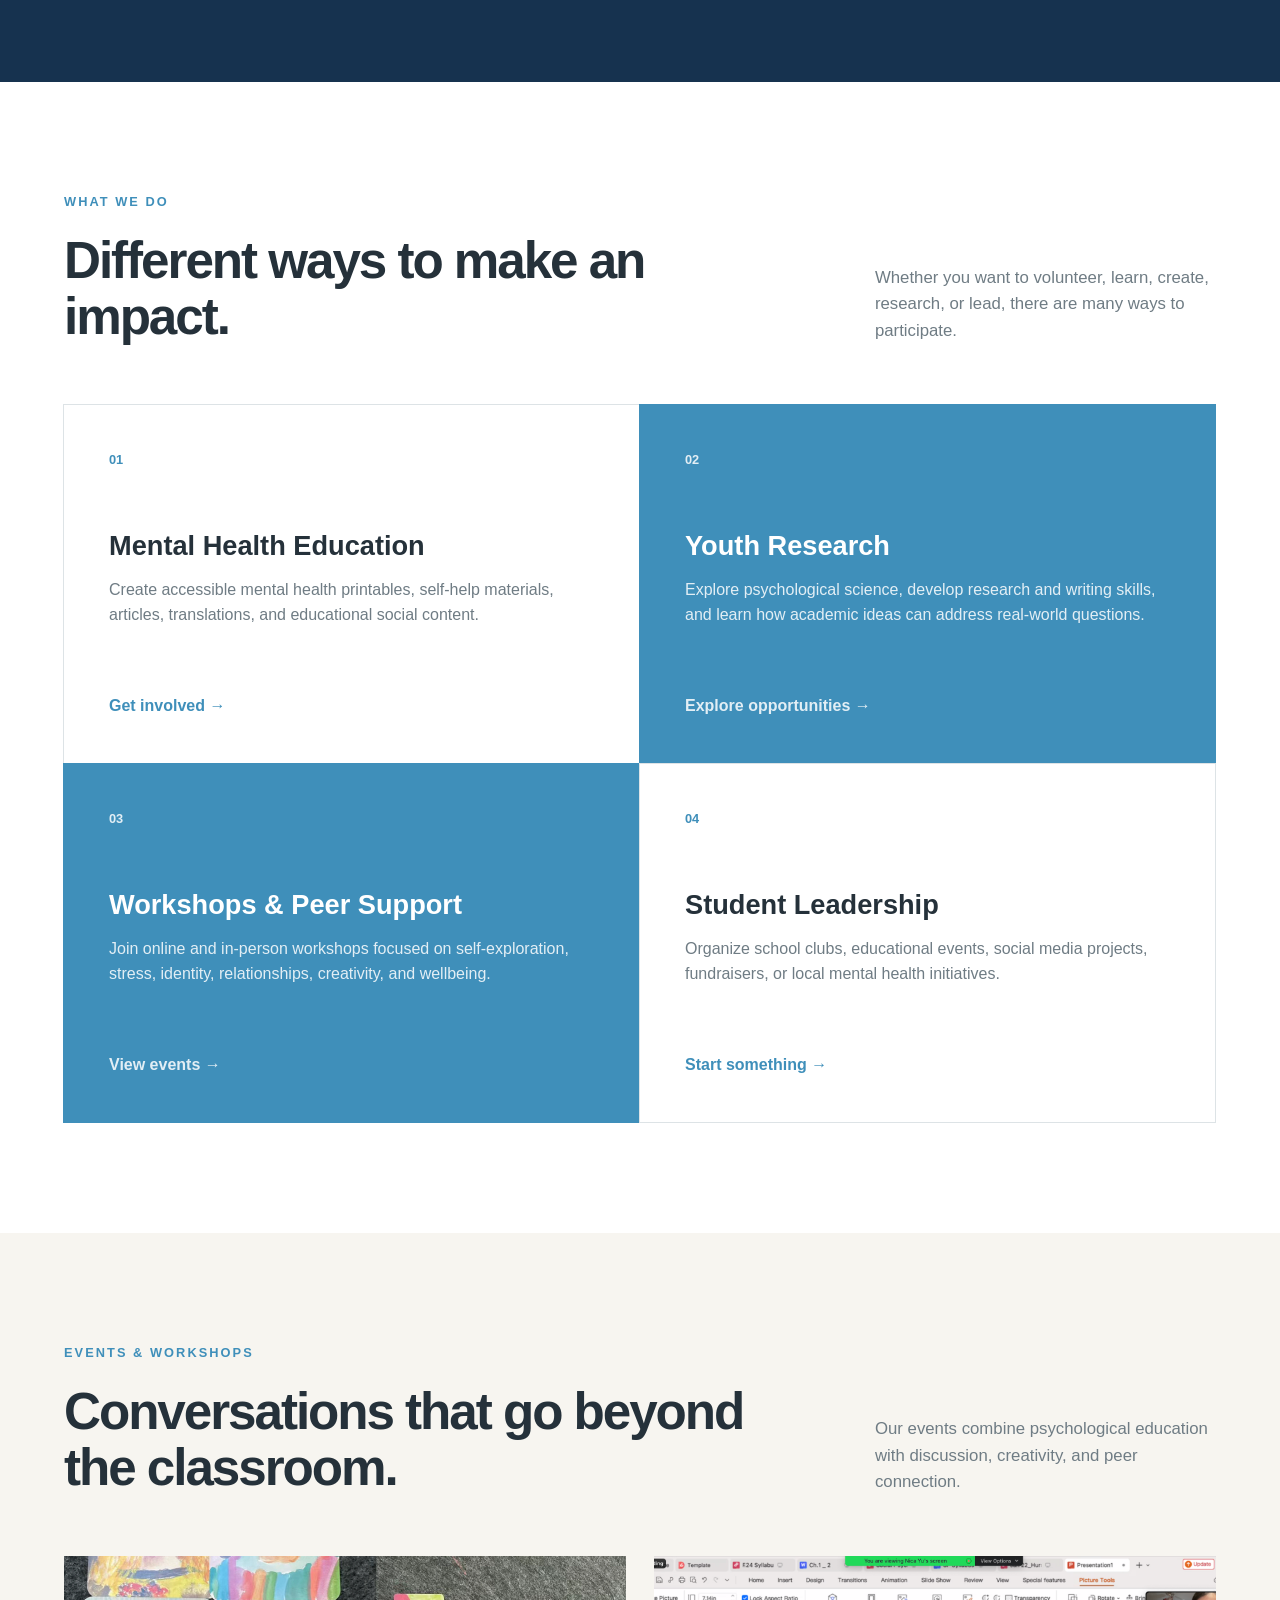
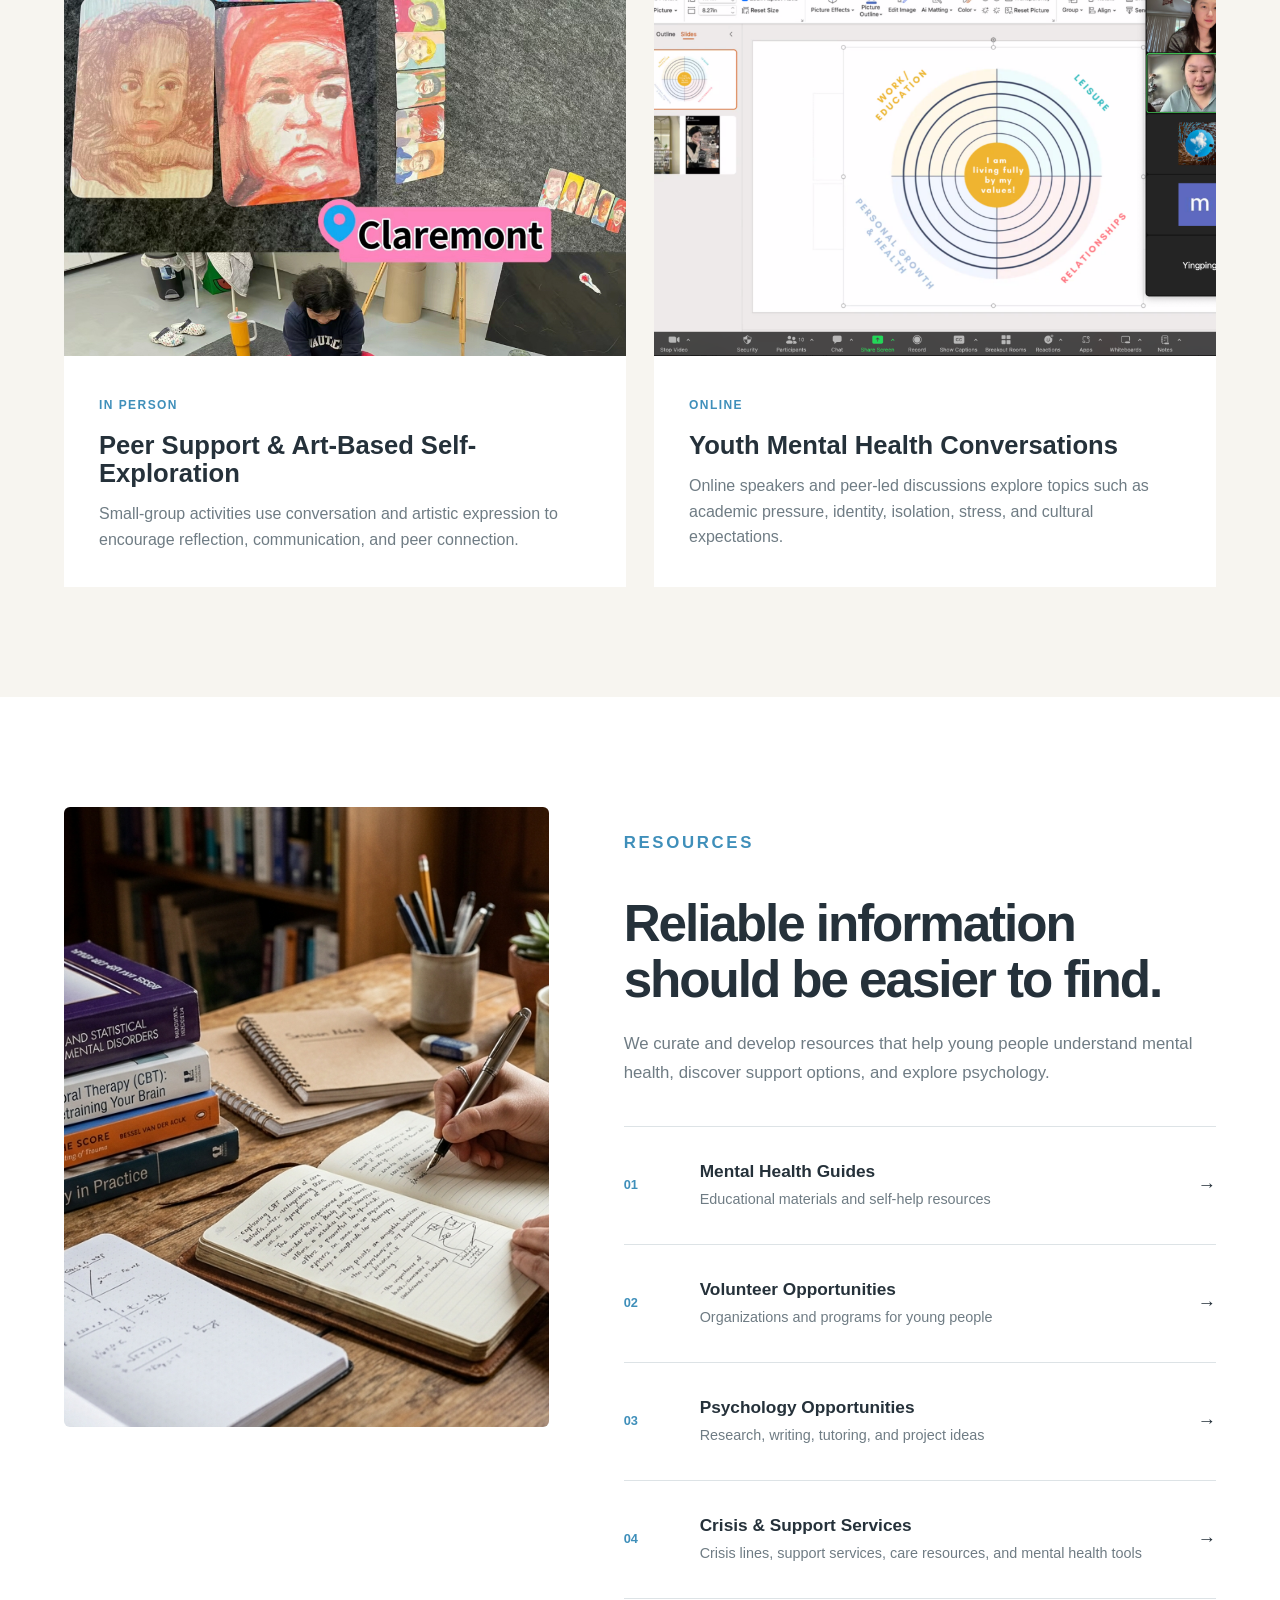
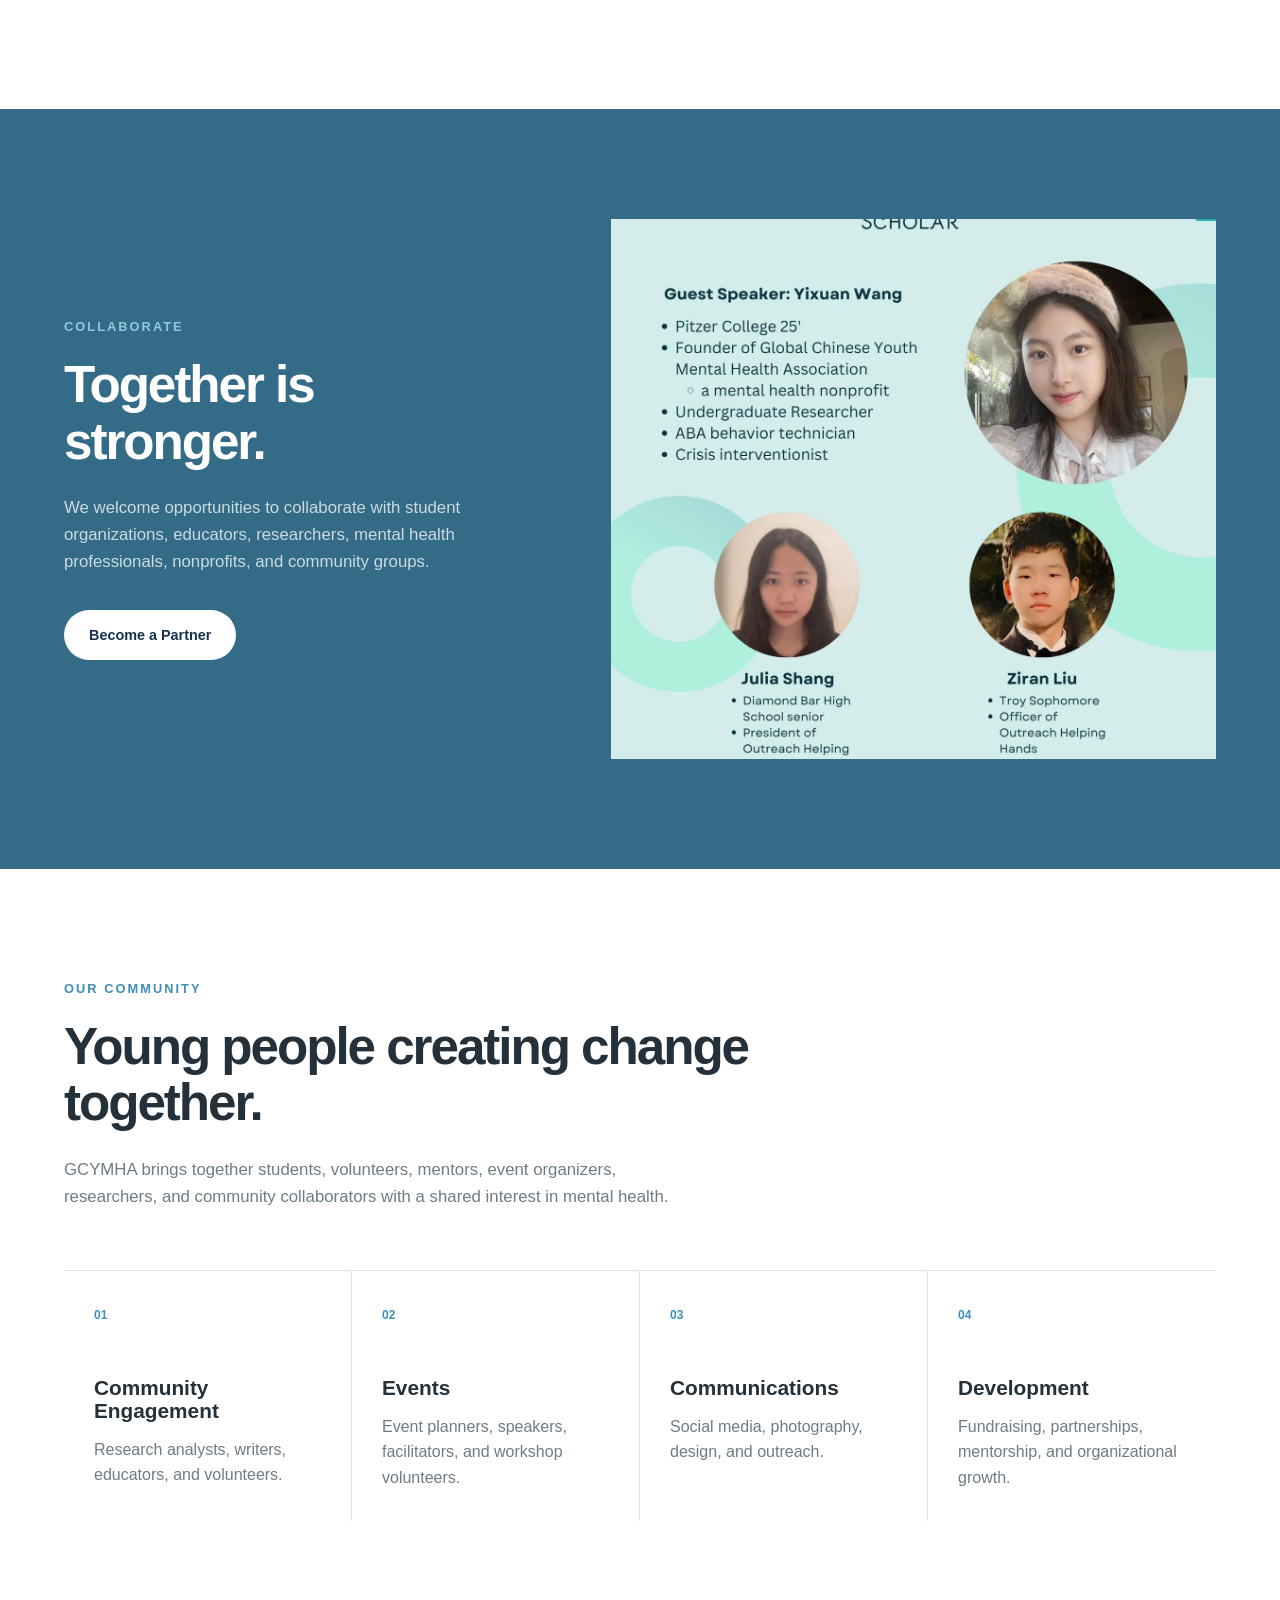
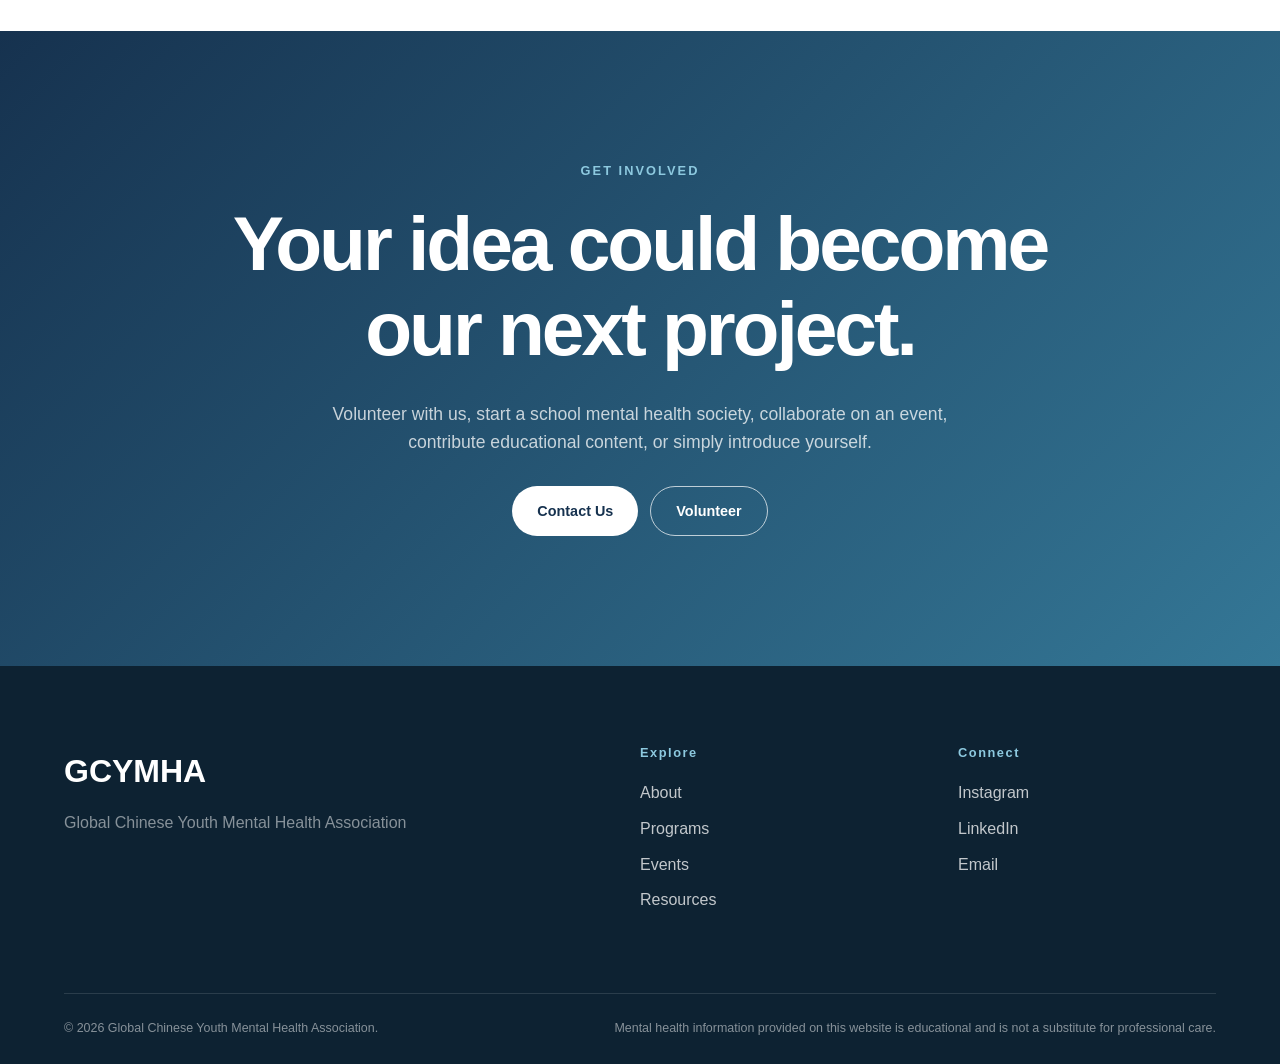
==== commit cb248746: "Update index.html" ====
--- a/index.html
+++ b/index.html
@@ -72,7 +72,47 @@
     </div>
 
     <a href="#programs">Programs</a>
-    <a href="#events">Events</a>
+    <!-- EVENTS DROPDOWN -->
+
+<div class="nav-dropdown">
+
+    <button class="dropdown-button">
+        Events ▾
+    </button>
+
+    <div class="dropdown-menu events-dropdown">
+
+        <div class="dropdown-section-label">
+            Past Events
+        </div>
+
+        <a href="past-virtual-events.html">
+            Virtual Events
+        </a>
+
+        <a href="past-in-person-events.html">
+            In-Person Events
+        </a>
+
+
+        <div class="dropdown-divider"></div>
+
+
+        <div class="dropdown-section-label">
+            Upcoming Events
+        </div>
+
+        <a href="upcoming-virtual-events.html">
+            Virtual Events
+        </a>
+
+        <a href="upcoming-in-person-events.html">
+            In-Person Events
+        </a>
+
+    </div>
+
+</div>
 
     <!-- RESOURCES DROPDOWN -->
     <div class="nav-dropdown">
--- a/styles.css
+++ b/styles.css
@@ -724,70 +724,116 @@
 
 .resource-layout {
     display: grid;
-    grid-template-columns: 0.85fr 1.15fr;
-
-    gap: 90px;
-
+    grid-template-columns: 0.9fr 1.1fr;
+    gap: 75px;
+    align-items: start;
+}
+
+.resource-image img {
+    width: 100%;
+    height: 620px;
+    object-fit: cover;
+    border-radius: 6px;
+}
+
+.resource-layout > div:last-child {
+    min-width: 0;
+}
+
+.resource-layout > div:last-child > p {
+    margin: 22px 0 38px;
+    max-width: 700px;
+    font-size: 1.05rem;
+    line-height: 1.7;
+}
+
+.resource-links {
+    width: 100%;
+    border-top: 1px solid var(--line);
+}
+
+.resource-links a {
+    display: grid;
+    grid-template-columns: 58px minmax(0, 1fr) 28px;
     align-items: center;
-}
-
-
-.resource-image img {
-    height: 650px;
-
-    object-fit: cover;
-
-    border-radius: 6px;
-}
-
-
-.resource-layout > div:last-child > p {
-    margin: 25px 0 35px;
-
-    font-size: 1.05rem;
-}
-
-
-.resource-links {
-    border-top: 1px solid var(--line);
-}
-
-
-.resource-links a {
+    gap: 18px;
+
+    min-height: 118px;
     padding: 22px 0;
 
-    display: grid;
-
-    grid-template-columns: 50px 1fr 30px;
-
-    align-items: center;
-
-    gap: 15px;
-
     border-bottom: 1px solid var(--line);
 }
-
 
 .resource-links a > span {
     color: var(--blue);
-
     font-size: 0.8rem;
     font-weight: 800;
 }
 
-
-.resource-links strong,
+.resource-links a > div {
+    min-width: 0;
+}
+
+.resource-links strong {
+    display: block;
+    margin-bottom: 6px;
+
+    color: var(--text);
+    font-size: 1.08rem;
+    line-height: 1.3;
+}
+
 .resource-links small {
     display: block;
-}
-
-
-.resource-links small {
+
     color: var(--muted);
-
-    margin-top: 4px;
-}
-
+    font-size: 0.9rem;
+    line-height: 1.45;
+}
+
+.resource-links b {
+    justify-self: end;
+
+    color: var(--text);
+    font-size: 1.15rem;
+    line-height: 1;
+}
+
+.resource-links a:hover strong,
+.resource-links a:hover b {
+    color: var(--blue);
+}
+
+@media (max-width: 950px) {
+    .resource-layout {
+        grid-template-columns: 1fr;
+        gap: 45px;
+    }
+
+    .resource-image img {
+        height: 500px;
+    }
+}
+
+@media (max-width: 650px) {
+    .resource-image img {
+        height: 380px;
+    }
+
+    .resource-links a {
+        grid-template-columns: 42px minmax(0, 1fr) 22px;
+        gap: 12px;
+        min-height: 105px;
+    }
+
+    .resource-links strong {
+        font-size: 1rem;
+    }
+
+    .resource-links small {
+        font-size: 0.84rem;
+    }
+}
 
 
 /* =====================================
@@ -1215,42 +1261,40 @@
     padding: 20px 0;
 }
 
-/* Dropdown box */
-
 .dropdown-menu {
     display: none;
 
     position: absolute;
-    top: 100%;
+    top: calc(100% - 2px);
     left: 0;
 
-    min-width: 220px;
-
-    padding: 8px 0;
+    width: max-content;
+    min-width: 205px;
+    max-width: 290px;
+
+    padding: 6px 0;
 
     background: white;
 
     border: 1px solid var(--line);
-    border-radius: 8px;
-
-    box-shadow: 0 12px 30px rgba(0, 0, 0, 0.12);
+    border-radius: 10px;
+
+    box-shadow: 0 12px 28px rgba(0, 0, 0, 0.10);
 
     z-index: 9999;
 }
-
-/* Dropdown links */
 
 .dropdown-menu a {
     display: block;
 
-    padding: 12px 18px;
+    padding: 11px 16px;
 
     color: var(--text);
-
     white-space: nowrap;
 
-    font-size: 0.88rem;
+    font-size: 0.84rem;
     font-weight: 600;
+    line-height: 1.3;
 }
 
 .dropdown-menu a:hover {
@@ -1258,17 +1302,46 @@
     background: var(--cream);
 }
 
-/* Show dropdown on hover */
-
-.nav-dropdown:hover .dropdown-menu {
-    display: block;
-}
-
-/* Also keep it open when clicked/focused */
-
+.nav-dropdown:hover .dropdown-menu,
 .nav-dropdown:focus-within .dropdown-menu {
     display: block;
 }
+
+/* Keep dropdowns usable inside the mobile menu */
+@media (max-width: 950px) {
+    .nav-dropdown {
+        width: 100%;
+        display: block;
+    }
+
+    .dropdown-button {
+        width: 100%;
+        padding: 8px 0;
+        text-align: left;
+    }
+
+    .dropdown-menu {
+        position: static;
+        width: 100%;
+        max-width: none;
+        min-width: 0;
+
+        margin-top: 4px;
+        padding: 4px 0 4px 14px;
+
+        border: 0;
+        border-left: 2px solid var(--line);
+        border-radius: 0;
+
+        box-shadow: none;
+    }
+
+    .dropdown-menu a {
+        padding: 9px 10px;
+    }
+}
+
+
 /* =====================================
    MEMBERS PAGES
 ===================================== */
